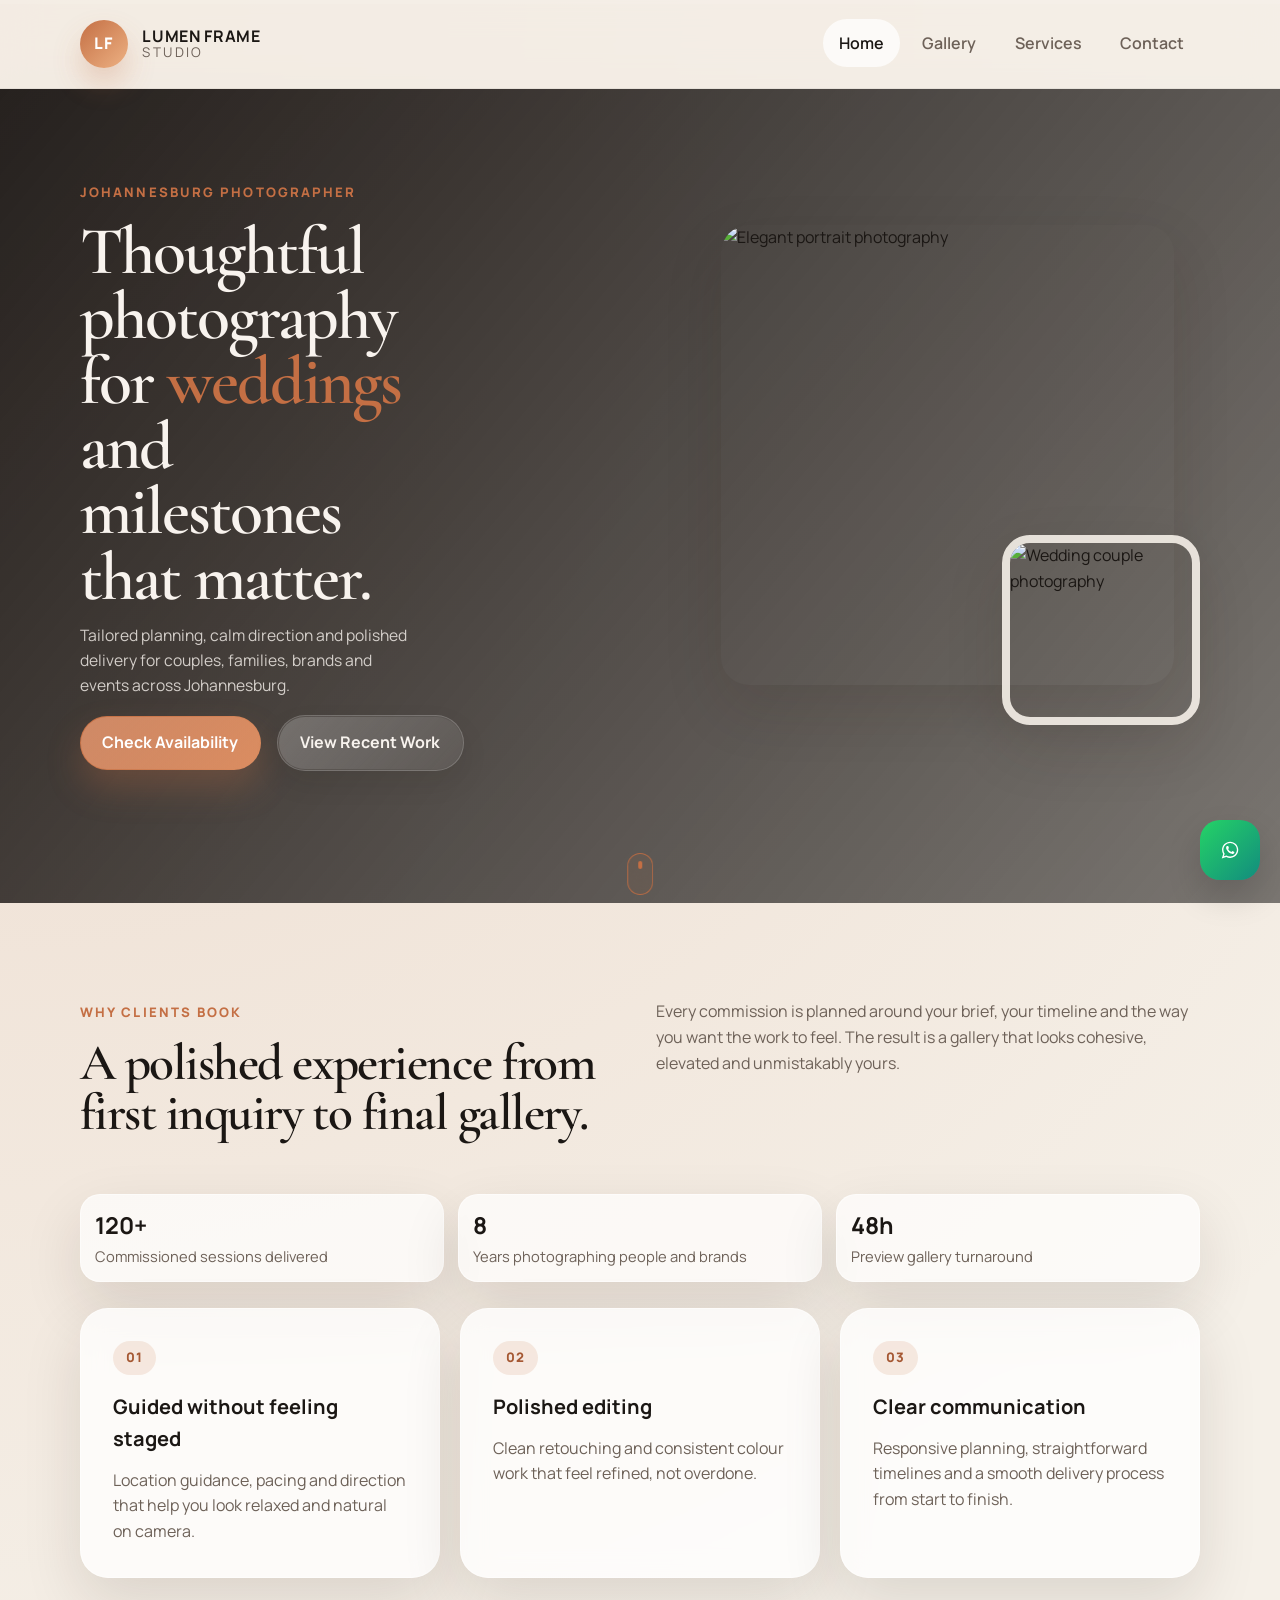
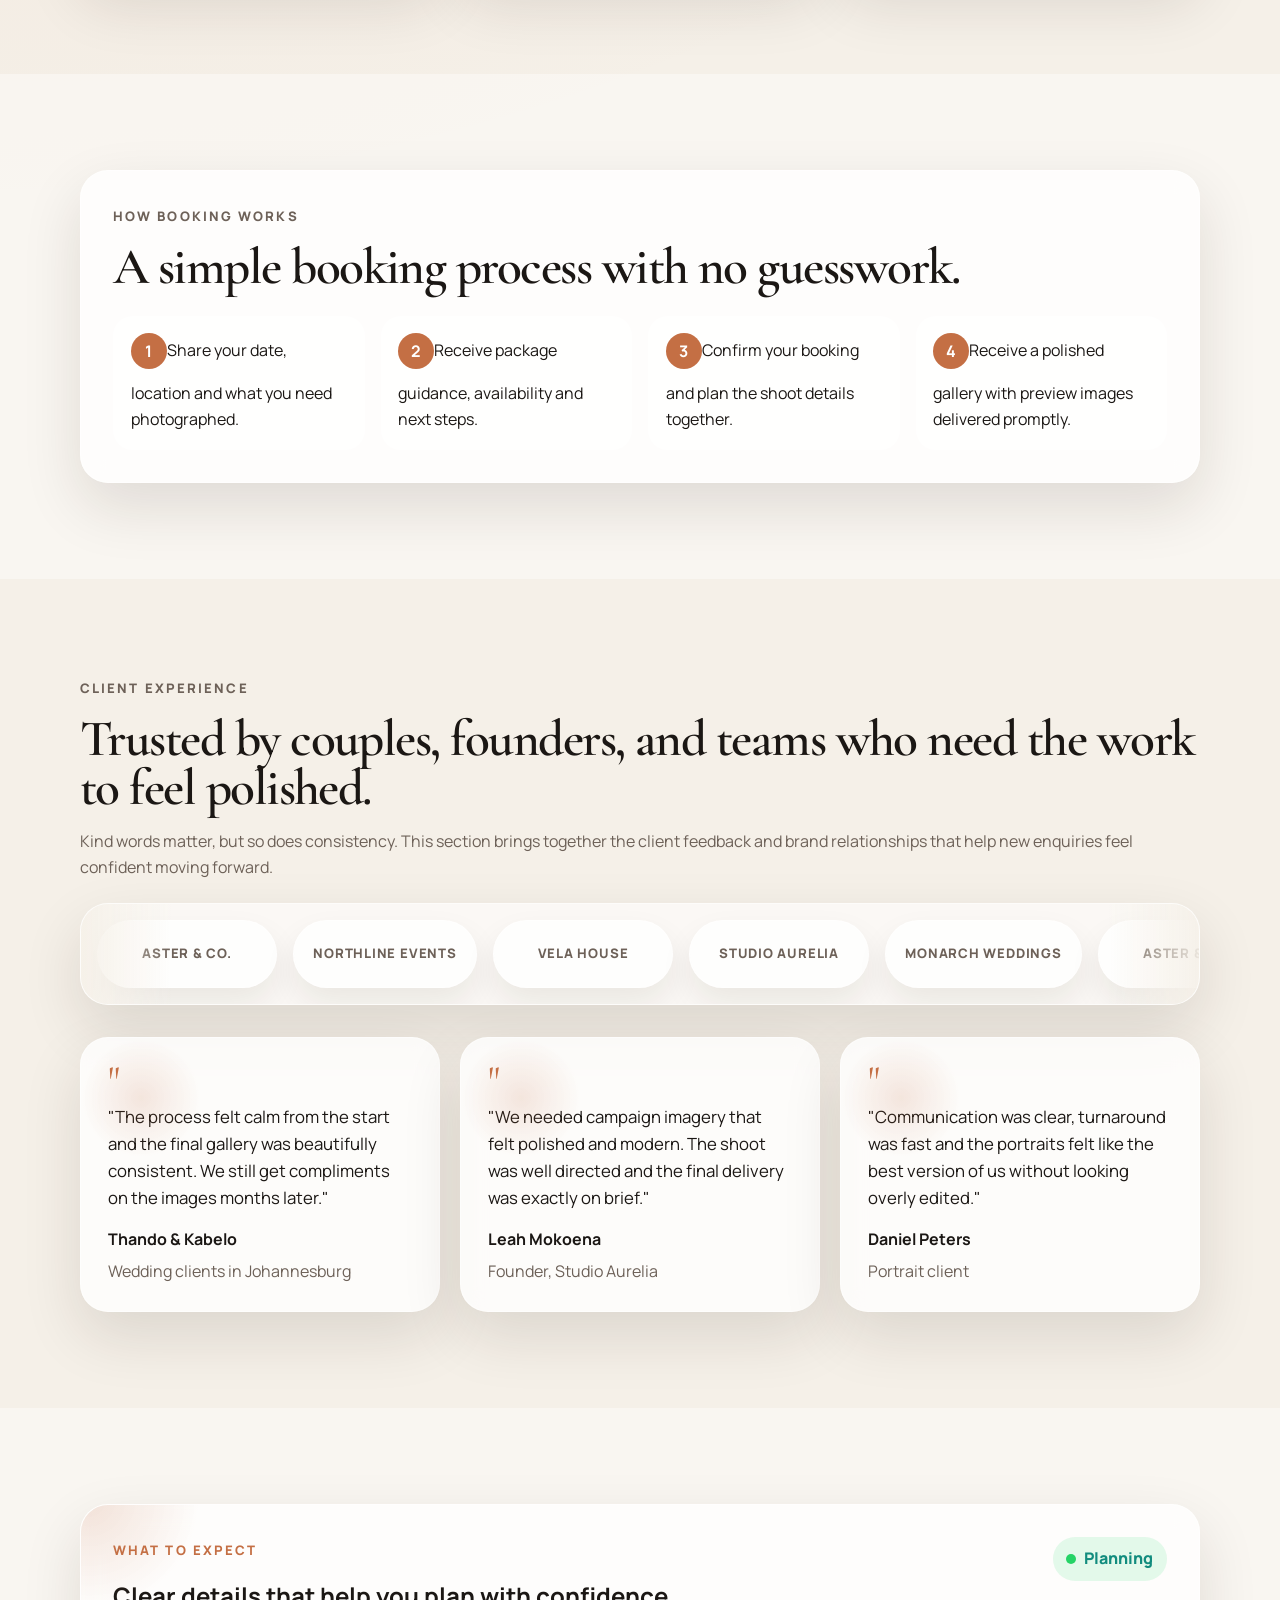
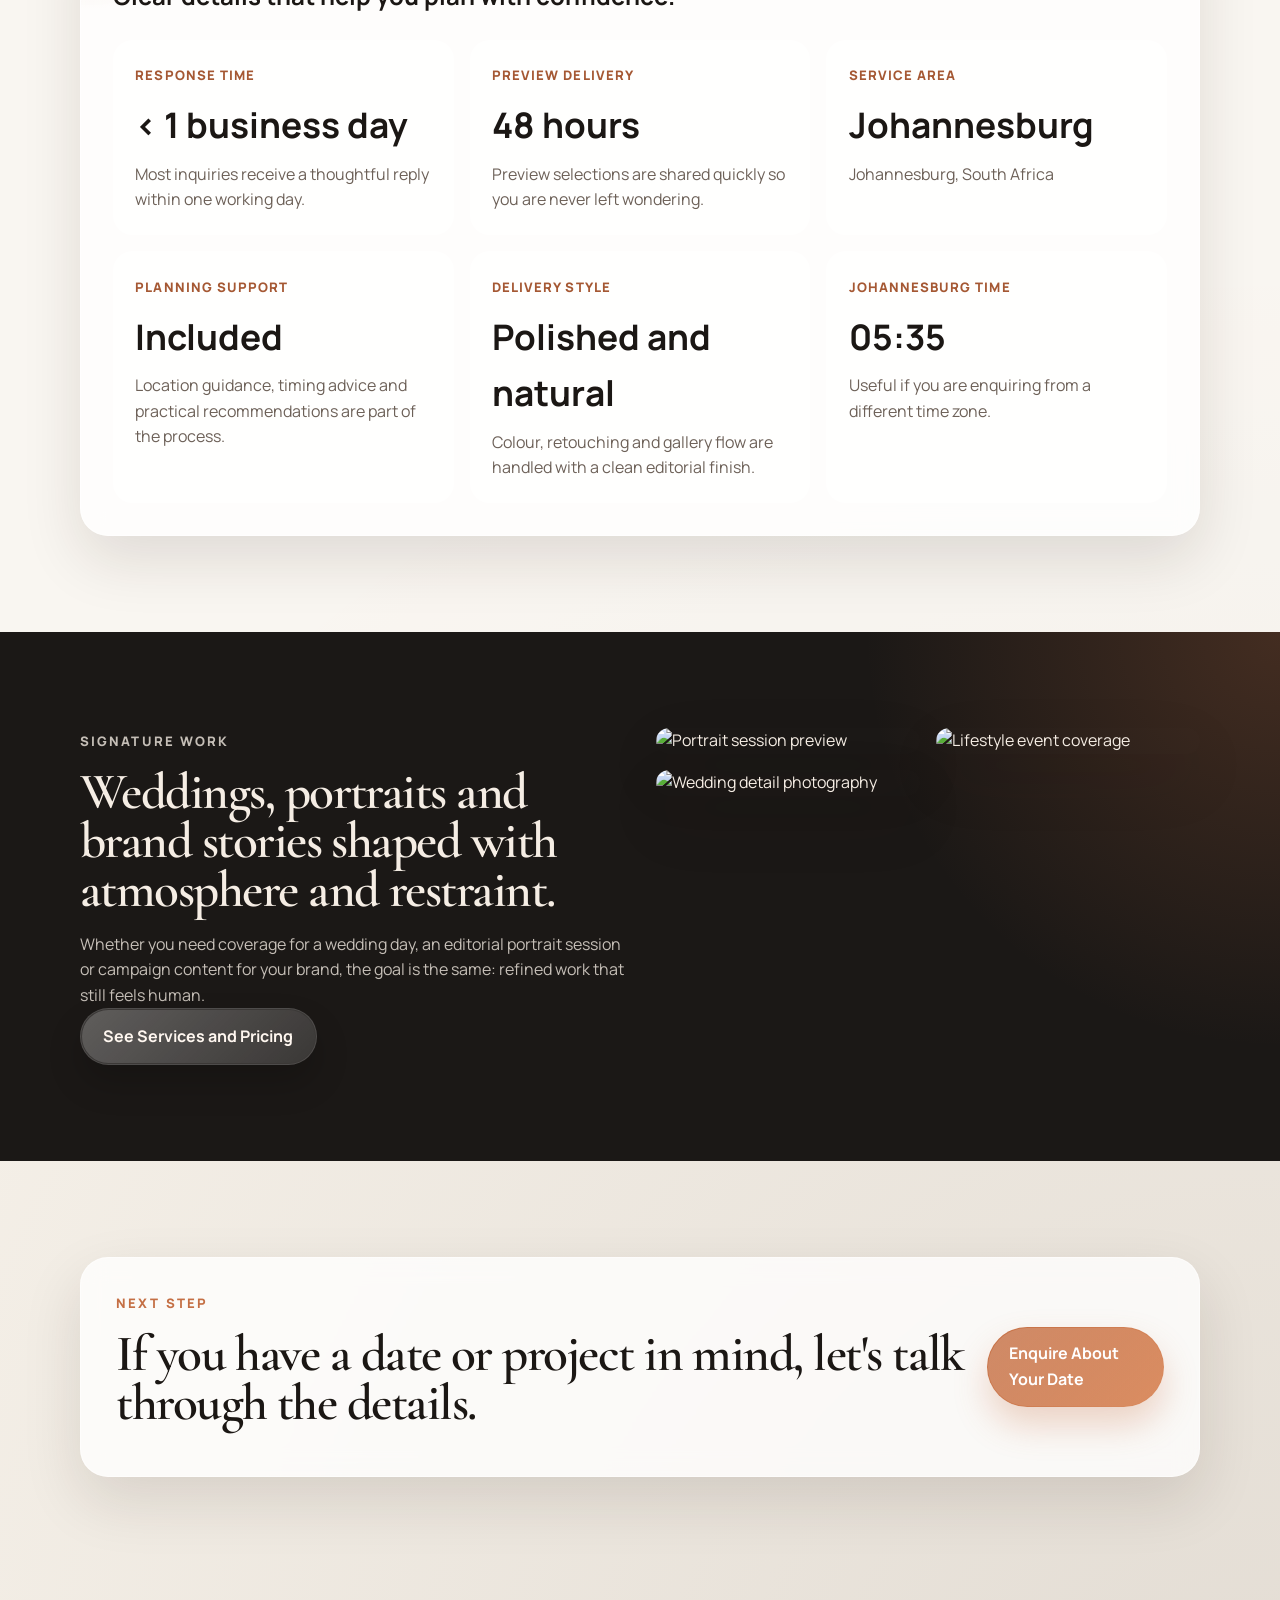
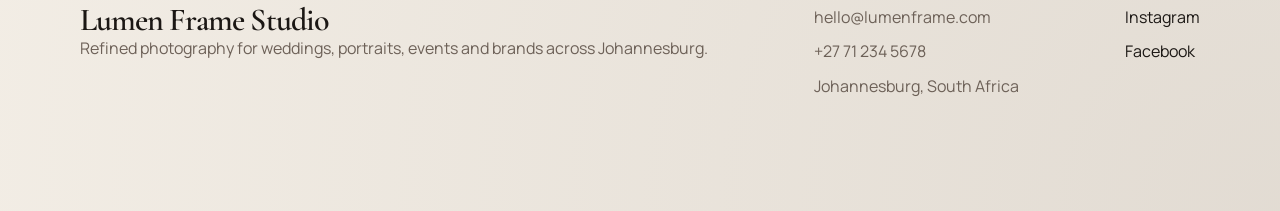
==== index.html @ c1fb10e2 "Initial commit - photography website" ====
<!DOCTYPE html>
<html lang="en">
<head>
    <!-- Page metadata -->
    <meta charset="UTF-8">
    <meta name="viewport" content="width=device-width, initial-scale=1.0">
    <title>Johannesburg Photographer for Weddings, Portraits and Events | Lumen Frame Studio</title>
    <meta name="description" content="Johannesburg photographer for weddings, portraits, events and brand campaigns. Calm guidance, polished editing and a client-focused booking experience.">
    <meta name="keywords" content="Johannesburg photographer, wedding photographer Johannesburg, portrait photographer Johannesburg, event photography Johannesburg, brand photographer Johannesburg">
    <meta property="og:title" content="Lumen Frame Studio | Johannesburg Photographer">
    <meta property="og:description" content="Refined wedding, portrait, event and brand photography in Johannesburg with polished delivery and a thoughtful client process.">
    <meta property="og:type" content="website">
    <meta property="og:url" content="https://www.lumenframe.com/">
    <meta property="og:image" content="https://picsum.photos/seed/lumen-og-home/1200/630">
    <meta name="twitter:card" content="summary_large_image">
    <meta name="twitter:title" content="Lumen Frame Studio | Photographer">
    <meta name="twitter:description" content="Modern photography for weddings, portraits, brands, and events.">
    <meta name="twitter:image" content="https://picsum.photos/seed/lumen-og-home/1200/630">
    <link rel="canonical" href="https://www.lumenframe.com/">
    <link rel="icon" type="image/svg+xml" href="favicon.svg">
    <link rel="preconnect" href="https://fonts.googleapis.com">
    <link rel="preconnect" href="https://fonts.gstatic.com" crossorigin>
    <link href="https://fonts.googleapis.com/css2?family=Manrope:wght@400;500;600;700;800&family=Cormorant+Garamond:wght@500;600;700&display=swap" rel="stylesheet">
    <link rel="stylesheet" href="styles/main.css">
</head>
<body data-page-path="/">
    <!-- Shared site header -->
    <header class="site-header">
        <nav class="navbar container" aria-label="Primary">
            <a class="brand" href="index.html">
                <span class="brand-mark">LF</span>
                <span class="brand-text">
                    <!-- TODO: Replace with real business name -->
                    <strong data-site-field="businessName">Lumen Frame</strong>
                    <small>Studio</small>
                </span>
            </a>
            <button class="menu-toggle" type="button" aria-expanded="false" aria-label="Open navigation menu" aria-controls="site-nav">
                <span></span>
                <span></span>
            </button>
            <ul class="nav-links" id="site-nav">
                <li><a class="active" href="index.html">Home</a></li>
                <li><a href="gallery.html">Gallery</a></li>
                <li><a href="services.html">Services</a></li>
                <li><a href="contact.html">Contact</a></li>
            </ul>
        </nav>
        <!-- TODO: Replace with real WhatsApp number -->
        <a class="mobile-booking-strip" data-site-link="whatsapp" href="#" target="_blank" rel="noopener noreferrer">Book on WhatsApp</a>
    </header>

    <!-- Main page content -->
    <main>
        <!-- Home hero -->
        <section class="hero-section" aria-labelledby="home-hero-title">
            <div class="hero-backdrop"></div>
            <div class="container hero-grid">
                <div class="hero-copy reveal">
                    <p class="eyebrow">Johannesburg photographer</p>
                    <h1 id="home-hero-title">Thoughtful photography for <span class="hero-rotating-word" data-words="weddings,portraits,events,brands">weddings</span> and milestones that matter.</h1>
                    <p class="hero-text">Tailored planning, calm direction and polished delivery for couples, families, brands and events across <span data-site-field="serviceAreaShort">Johannesburg</span>.</p>
                    <div class="hero-actions">
                        <a class="button button-primary" href="contact.html">Check Availability</a>
                        <a class="button button-secondary" href="gallery.html">View Recent Work</a>
                    </div>
                </div>

                <div class="hero-visual reveal reveal-delay">
                    <div class="hero-card hero-card-main">
                        <img src="https://picsum.photos/seed/lumenhero1/720/900" alt="Elegant portrait photography">
                    </div>
                    <div class="hero-card hero-card-accent">
                        <img src="https://picsum.photos/seed/lumenhero2/420/520" alt="Wedding couple photography">
                    </div>
                </div>
            </div>
            <button class="scroll-indicator" type="button" data-scroll-target="home-intro" aria-label="Scroll to the next section">
                <span class="scroll-indicator-label"></span>
                <span class="scroll-indicator-mouse" aria-hidden="true">
                    <span class="scroll-indicator-wheel"></span>
                </span>
            </button>
        </section>

        <!-- Intro section -->
        <section class="section" id="home-intro">
            <div class="container intro-split">
                <div class="section-heading reveal">
                    <p class="eyebrow">Why clients book</p>
                    <h2>A polished experience from first inquiry to final gallery.</h2>
                </div>
                <div class="section-copy reveal reveal-delay">
                    <p>Every commission is planned around your brief, your timeline and the way you want the work to feel. The result is a gallery that looks cohesive, elevated and unmistakably yours.</p>
                </div>
            </div>

            <div class="container feature-grid">
                <div class="stats-grid intro-stats reveal">
                    <article>
                        <strong class="stat-number" data-target="120" data-suffix="+">120+</strong>
                        <span>Commissioned sessions delivered</span>
                    </article>
                    <article>
                        <strong class="stat-number" data-target="8">8</strong>
                        <span>Years photographing people and brands</span>
                    </article>
                    <article>
                        <strong class="stat-number" data-target="48" data-suffix="h">48h</strong>
                        <span>Preview gallery turnaround</span>
                    </article>
                </div>
                <article class="feature-card reveal">
                    <span class="feature-number">01</span>
                    <h3>Guided without feeling staged</h3>
                    <p>Location guidance, pacing and direction that help you look relaxed and natural on camera.</p>
                </article>
                <article class="feature-card reveal reveal-delay">
                    <span class="feature-number">02</span>
                    <h3>Polished editing</h3>
                    <p>Clean retouching and consistent colour work that feel refined, not overdone.</p>
                </article>
                <article class="feature-card reveal reveal-delay-2">
                    <span class="feature-number">03</span>
                    <h3>Clear communication</h3>
                    <p>Responsive planning, straightforward timelines and a smooth delivery process from start to finish.</p>
                </article>
            </div>
        </section>

        <!-- Booking process -->
        <section class="section section-soft">
            <div class="container process-strip reveal">
                <div>
                    <p class="eyebrow">How booking works</p>
                    <h2>A simple booking process with no guesswork.</h2>
                </div>
                <div class="process-steps">
                    <article><strong>1</strong><span>Share your date, location and what you need photographed.</span></article>
                    <article><strong>2</strong><span>Receive package guidance, availability and next steps.</span></article>
                    <article><strong>3</strong><span>Confirm your booking and plan the shoot details together.</span></article>
                    <article><strong>4</strong><span>Receive a polished gallery with preview images delivered promptly.</span></article>
                </div>
            </div>
        </section>

        <!-- Trust section -->
        <section class="section trust-section" id="trust-section" aria-labelledby="trust-title">
            <div class="container gallery-intro reveal">
                <p class="eyebrow">Client experience</p>
                <h2 id="trust-title">Trusted by couples, founders, and teams who need the work to feel polished.</h2>
                <p>Kind words matter, but so does consistency. This section brings together the client feedback and brand relationships that help new enquiries feel confident moving forward.</p>
            </div>

            <div class="container trust-strip reveal">
                <div class="client-logo-blade" data-rotating-blade aria-label="Client and partner names">
                    <div class="client-logos">
                        <span>Aster & Co.</span>
                        <span>Northline Events</span>
                        <span>Vela House</span>
                        <span>Studio Aurelia</span>
                        <span>Monarch Weddings</span>
                        <span>Aster & Co.</span>
                        <span>Northline Events</span>
                        <span>Vela House</span>
                        <span>Studio Aurelia</span>
                        <span>Monarch Weddings</span>
                    </div>
                </div>
            </div>

            <div class="container testimonials-grid">
                <article class="testimonial-card reveal">
                    <p>"The process felt calm from the start and the final gallery was beautifully consistent. We still get compliments on the images months later."</p>
                    <strong>Thando & Kabelo</strong>
                    <span>Wedding clients in Johannesburg</span>
                </article>
                <article class="testimonial-card reveal reveal-delay">
                    <p>"We needed campaign imagery that felt polished and modern. The shoot was well directed and the final delivery was exactly on brief."</p>
                    <strong>Leah Mokoena</strong>
                    <span>Founder, Studio Aurelia</span>
                </article>
                <article class="testimonial-card reveal reveal-delay-2">
                    <p>"Communication was clear, turnaround was fast and the portraits felt like the best version of us without looking overly edited."</p>
                    <strong>Daniel Peters</strong>
                    <span>Portrait client</span>
                </article>
            </div>
        </section>

        <!-- Planning details -->
        <section class="section section-soft">
            <div class="container live-panel reveal">
                <div class="live-panel-head">
                    <div>
                        <p class="eyebrow">What to expect</p>
                        <h2>Clear details that help you plan with confidence.</h2>
                    </div>
                    <span class="live-dot-badge">Planning</span>
                </div>

                <div class="live-grid">
                    <article class="live-card">
                        <span class="live-label">Response time</span>
                        <strong>&lt; 1 business day</strong>
                        <p>Most inquiries receive a thoughtful reply within one working day.</p>
                    </article>
                    <article class="live-card">
                        <span class="live-label">Preview delivery</span>
                        <strong>48 hours</strong>
                        <p>Preview selections are shared quickly so you are never left wondering.</p>
                    </article>
                    <article class="live-card">
                        <span class="live-label">Service area</span>
                        <strong data-site-field="serviceAreaShort">Johannesburg</strong>
                        <p data-site-field="serviceArea">Johannesburg and nearby destinations across Gauteng.</p>
                    </article>
                    <article class="live-card">
                        <span class="live-label">Planning support</span>
                        <strong>Included</strong>
                        <p>Location guidance, timing advice and practical recommendations are part of the process.</p>
                    </article>
                    <article class="live-card">
                        <span class="live-label">Delivery style</span>
                        <strong>Polished and natural</strong>
                        <p>Colour, retouching and gallery flow are handled with a clean editorial finish.</p>
                    </article>
                    <article class="live-card">
                        <span class="live-label">Johannesburg time</span>
                        <strong id="live-time">--:--</strong>
                        <p>Useful if you are enquiring from a different time zone.</p>
                    </article>
                </div>
            </div>
        </section>

        <!-- Signature work preview -->
        <section class="section section-dark">
            <div class="container showcase-grid">
                <div class="showcase-copy reveal">
                    <p class="eyebrow">Signature work</p>
                    <h2>Weddings, portraits and brand stories shaped with atmosphere and restraint.</h2>
                    <p>Whether you need coverage for a wedding day, an editorial portrait session or campaign content for your brand, the goal is the same: refined work that still feels human.</p>
                    <a class="button button-light" href="services.html">See Services and Pricing</a>
                </div>

                <div class="preview-masonry">
                    <article class="preview-shot reveal">
                        <img src="https://picsum.photos/seed/lumenpreview1/480/620" alt="Portrait session preview">
                    </article>
                    <article class="preview-shot reveal reveal-delay">
                        <img src="https://picsum.photos/seed/lumenpreview2/480/420" alt="Wedding detail photography">
                    </article>
                    <article class="preview-shot reveal reveal-delay-2">
                        <img src="https://picsum.photos/seed/lumenpreview3/480/540" alt="Lifestyle event coverage">
                    </article>
                </div>
            </div>
        </section>

        <!-- Closing call to action -->
        <section class="section">
            <div class="container cta-panel reveal">
                <div>
                    <p class="eyebrow">Next step</p>
                    <h2>If you have a date or project in mind, let's talk through the details.</h2>
                </div>
                <a class="button button-primary" href="contact.html">Enquire About Your Date</a>
            </div>
        </section>
    </main>

    <!-- Shared footer -->
    <footer class="site-footer" aria-label="Footer">
        <div class="container footer-grid">
            <div>
                <h3 data-site-field="businessNameFull">Lumen Frame Studio</h3>
                <p>Refined photography for weddings, portraits, events and brands across <span data-site-field="serviceAreaShort">Johannesburg</span>.</p>
            </div>
            <div class="footer-contact">
                <!-- TODO: Replace with real business email -->
                <p><a data-site-link="email" href="#"><span data-site-field="email">hello@lumenframe.com</span></a></p>
                <!-- TODO: Replace with real business phone -->
                <p><a data-site-link="phone" href="#"><span data-site-field="phoneDisplay">+27 71 234 5678</span></a></p>
                <p data-site-field="serviceArea">Johannesburg and nearby destinations across Gauteng.</p>
            </div>
            <div class="footer-socials" aria-label="Social links">
                <a data-site-link="instagram" href="https://instagram.com/" target="_blank" rel="noopener noreferrer">Instagram</a>
                <a data-site-link="facebook" href="https://facebook.com/" target="_blank" rel="noopener noreferrer">Facebook</a>
            </div>
        </div>
    </footer>

    <!-- Shared WhatsApp preview modal -->
    <div class="whatsapp-preview" id="whatsapp-preview" hidden>
        <div class="whatsapp-preview-backdrop" data-close-whatsapp="true"></div>
        <div class="whatsapp-preview-card" role="dialog" aria-modal="true" aria-labelledby="whatsapp-title">
            <div class="whatsapp-preview-head">
                <div class="whatsapp-preview-icon" aria-hidden="true">
                    <svg viewBox="0 0 24 24" fill="none">
                        <path d="M20.52 3.48A11.86 11.86 0 0 0 12.07 0C5.5 0 .17 5.33.17 11.9c0 2.1.55 4.15 1.6 5.95L0 24l6.32-1.65a11.9 11.9 0 0 0 5.75 1.46h.01c6.57 0 11.9-5.34 11.9-11.9 0-3.18-1.24-6.17-3.46-8.43Z" fill="currentColor"/>
                        <path d="M17.02 13.98c-.27-.14-1.6-.79-1.85-.88-.25-.09-.43-.14-.61.13-.18.27-.7.88-.85 1.06-.16.18-.31.2-.58.07-.27-.14-1.12-.41-2.14-1.3-.79-.71-1.33-1.58-1.49-1.85-.16-.27-.02-.42.12-.56.13-.13.27-.31.41-.47.14-.16.18-.27.27-.45.09-.18.05-.34-.02-.47-.07-.14-.61-1.47-.84-2.01-.22-.53-.45-.46-.61-.47h-.52c-.18 0-.47.07-.72.34-.25.27-.95.93-.95 2.27s.97 2.63 1.11 2.81c.14.18 1.91 2.92 4.63 4.09.65.28 1.16.45 1.56.58.65.21 1.24.18 1.71.11.52-.08 1.6-.65 1.83-1.27.23-.61.23-1.13.16-1.27-.07-.13-.25-.2-.52-.34Z" fill="#161413"/>
                    </svg>
                </div>
                <div>
                    <h3 id="whatsapp-title">Open WhatsApp chat?</h3>
                    <p>Your message preview is ready. You can edit it in WhatsApp before sending.</p>
                </div>
            </div>
            <div class="whatsapp-message-preview">
                <span class="message-label">Preview</span>
                <p data-site-field="whatsappPreview">Hello Lumen Frame Studio, I would like to enquire about a photography booking.</p>
            </div>
            <div class="whatsapp-preview-actions">
                <button class="button button-secondary" type="button" data-close-whatsapp="true">Cancel</button>
                <a class="button button-primary" data-site-link="whatsapp" href="#" target="_blank" rel="noopener noreferrer">Continue to WhatsApp</a>
            </div>
        </div>
    </div>

    <!-- Floating actions -->
    <a class="floating-whatsapp" data-site-link="whatsapp" href="#" target="_blank" rel="noopener noreferrer" aria-label="Chat on WhatsApp">
        <svg viewBox="0 0 24 24" fill="none" aria-hidden="true">
            <path d="M20.52 3.48A11.86 11.86 0 0 0 12.07 0C5.5 0 .17 5.33.17 11.9c0 2.1.55 4.15 1.6 5.95L0 24l6.32-1.65a11.9 11.9 0 0 0 5.75 1.46h.01c6.57 0 11.9-5.34 11.9-11.9 0-3.18-1.24-6.17-3.46-8.43Z" fill="currentColor"/>
            <path d="M17.02 13.98c-.27-.14-1.6-.79-1.85-.88-.25-.09-.43-.14-.61.13-.18.27-.7.88-.85 1.06-.16.18-.31.2-.58.07-.27-.14-1.12-.41-2.14-1.3-.79-.71-1.33-1.58-1.49-1.85-.16-.27-.02-.42.12-.56.13-.13.27-.31.41-.47.14-.16.18-.27.27-.45.09-.18.05-.34-.02-.47-.07-.14-.61-1.47-.84-2.01-.22-.53-.45-.46-.61-.47h-.52c-.18 0-.47.07-.72.34-.25.27-.95.93-.95 2.27s.97 2.63 1.11 2.81c.14.18 1.91 2.92 4.63 4.09.65.28 1.16.45 1.56.58.65.21 1.24.18 1.71.11.52-.08 1.6-.65 1.83-1.27.23-.61.23-1.13.16-1.27-.07-.13-.25-.2-.52-.34Z" fill="#ffffff"/>
        </svg>
    </a>
    <button class="back-to-top" id="back-to-top" type="button" aria-label="Back to top">&#8593;</button>
    <!-- Shared site interactions -->
    <script src="script.js"></script>
</body>
</html>
---- styles/main.css ----
/* Main stylesheet entry point. Keep imports ordered from global to specific. */
@import url("./base.css");
@import url("./layout.css");
@import url("./components.css");
@import url("./pages.css");
@import url("./animations.css");
@import url("./responsive.css");
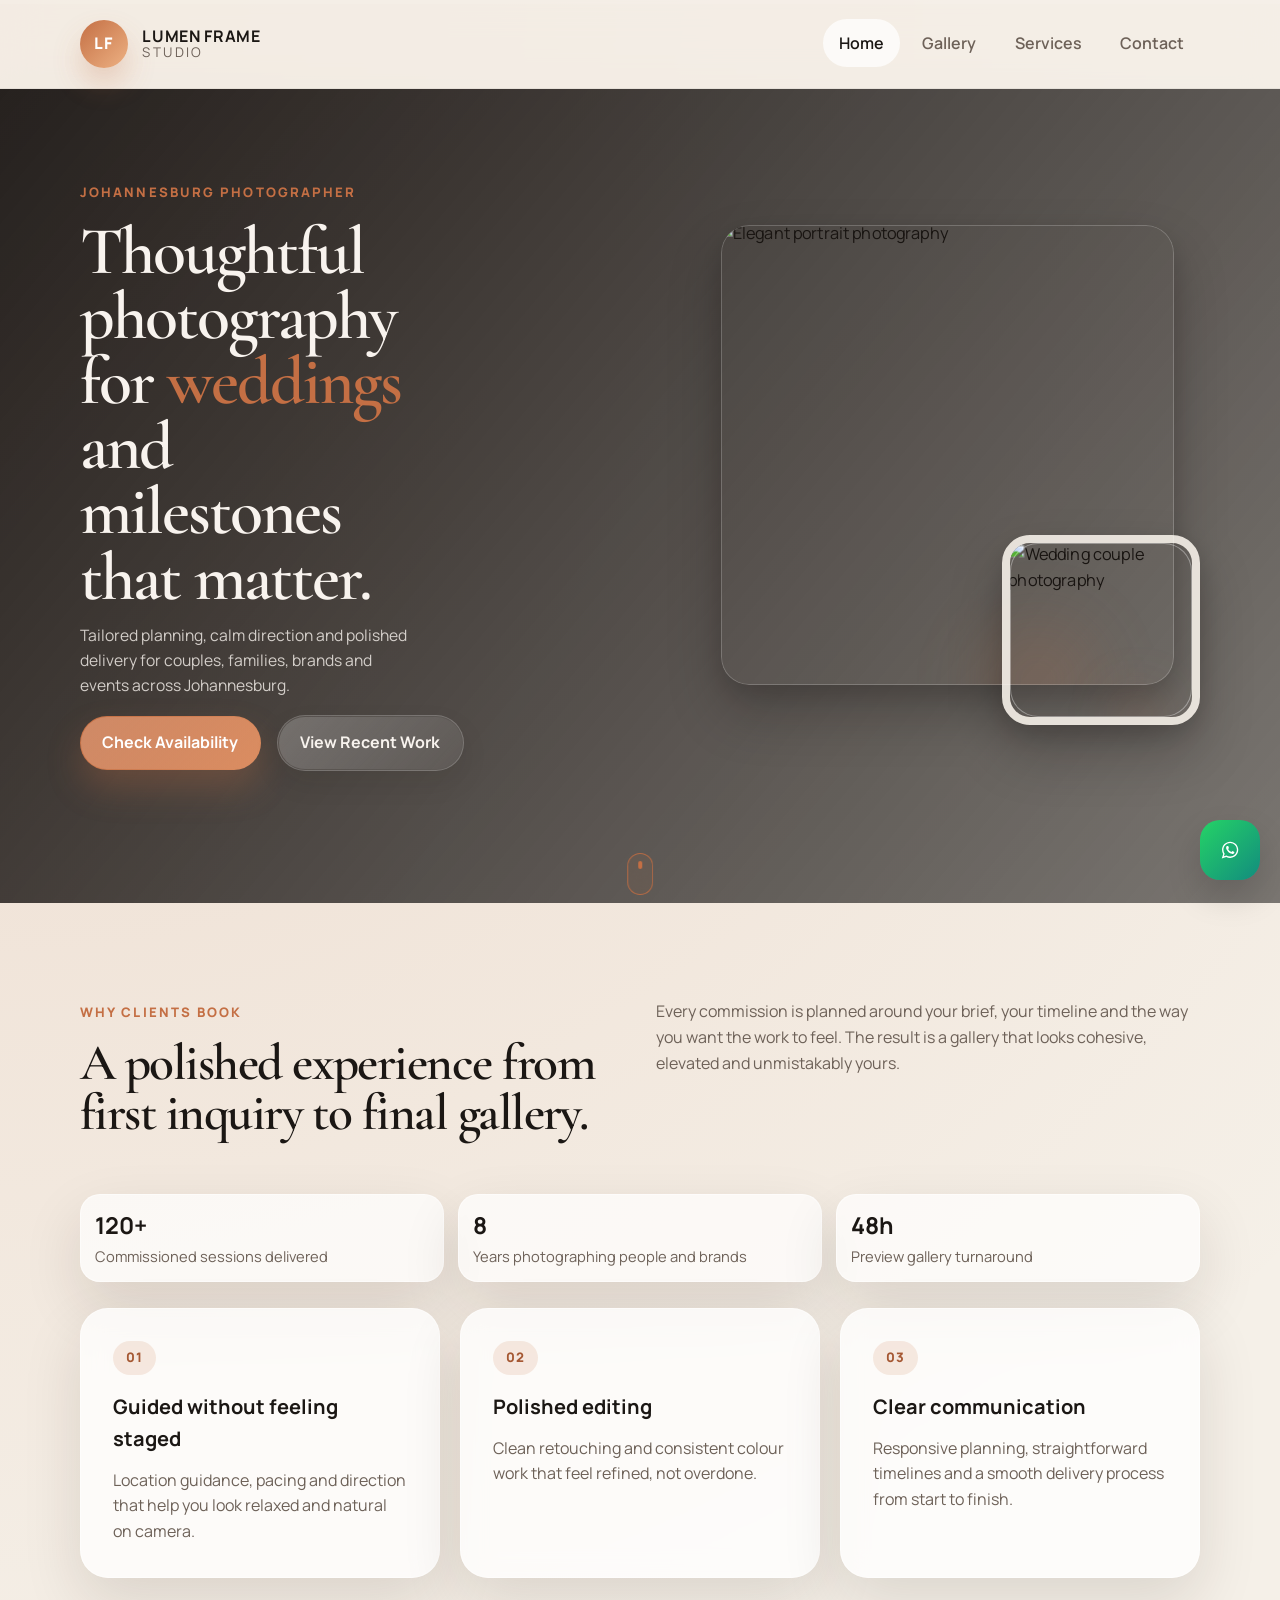
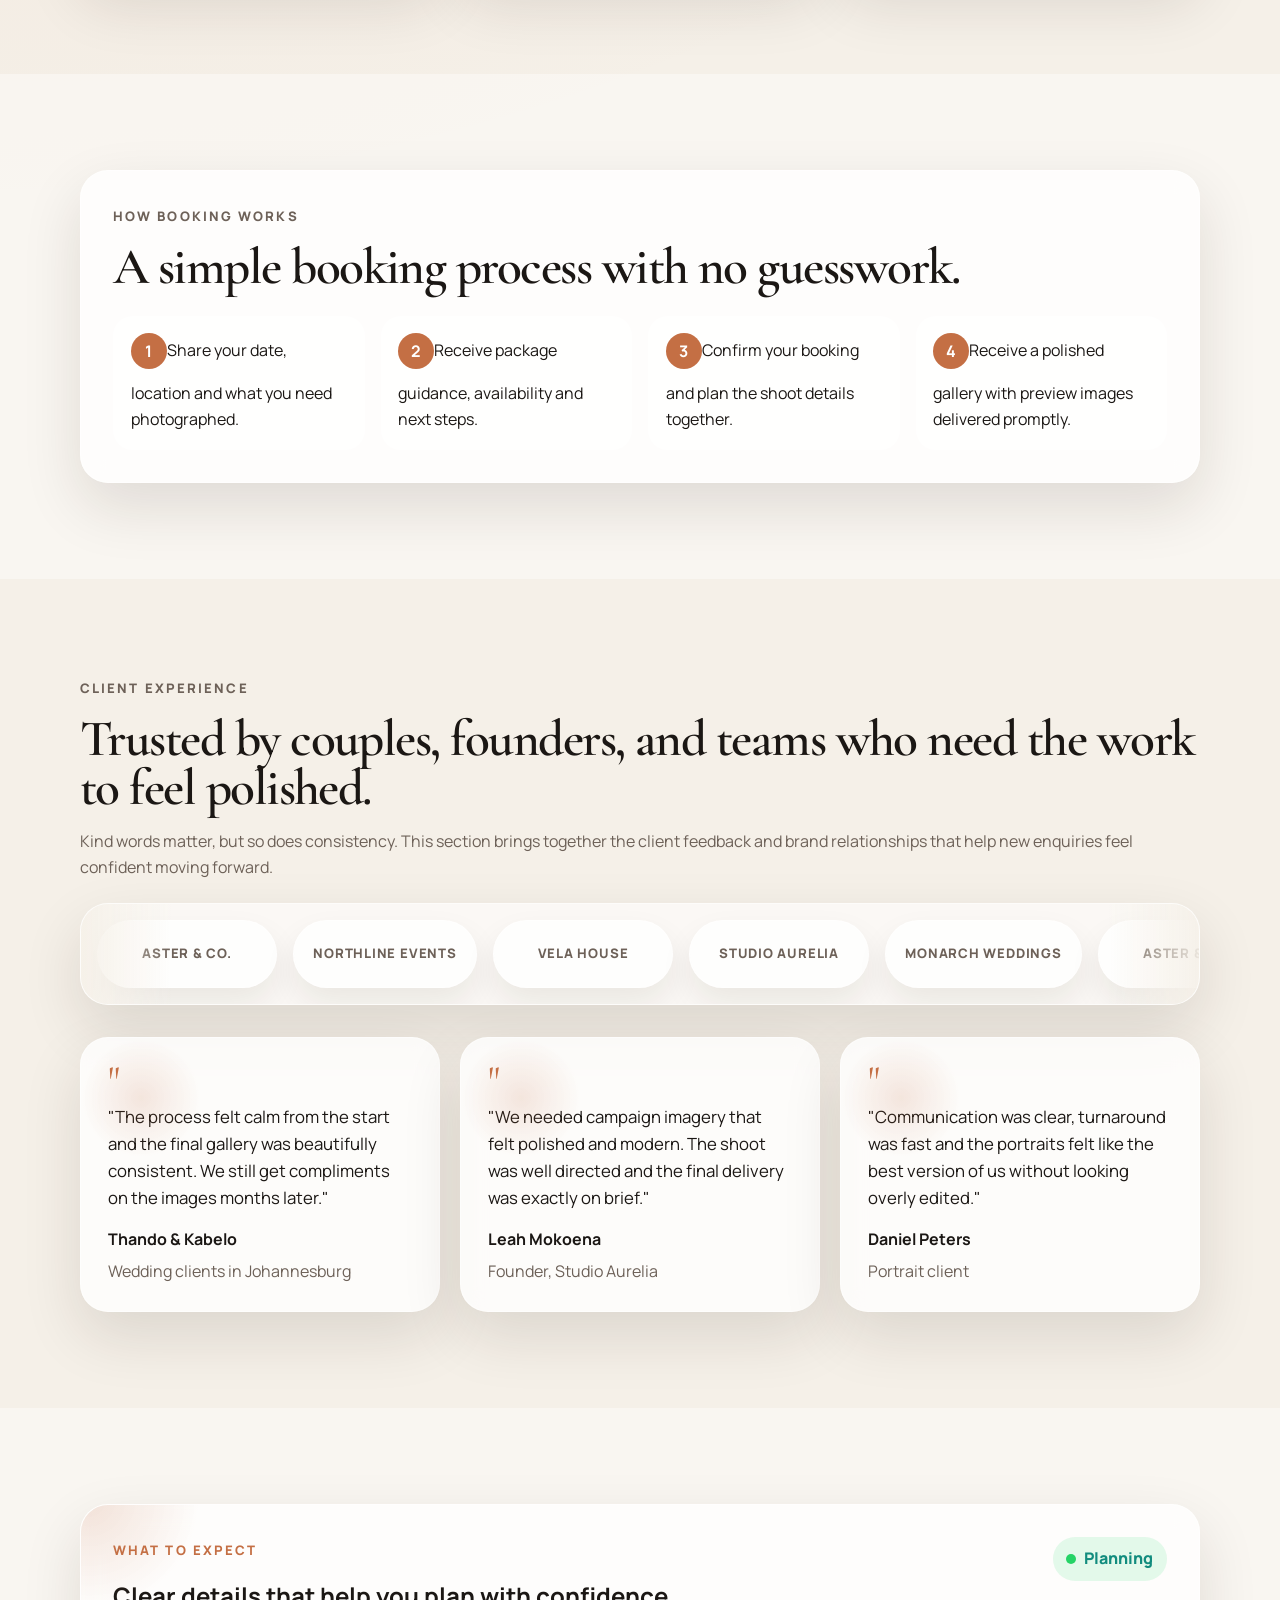
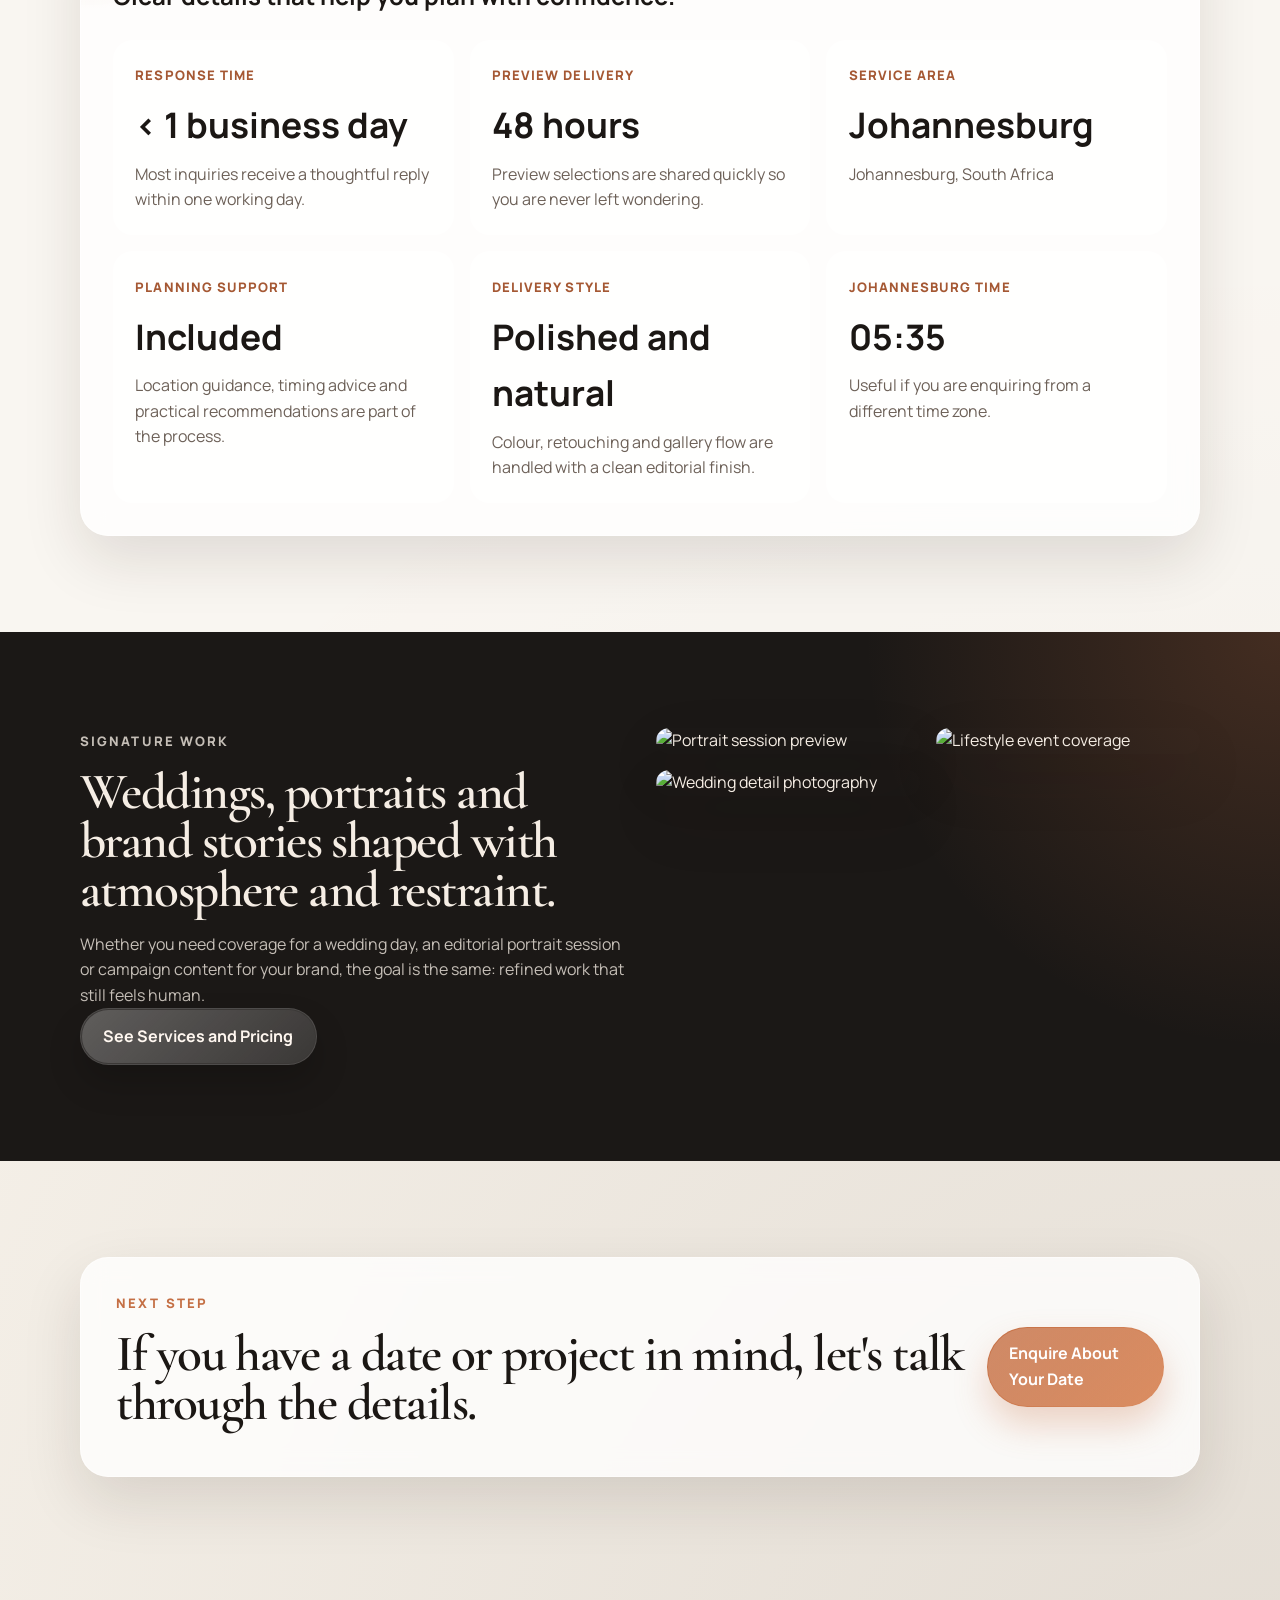
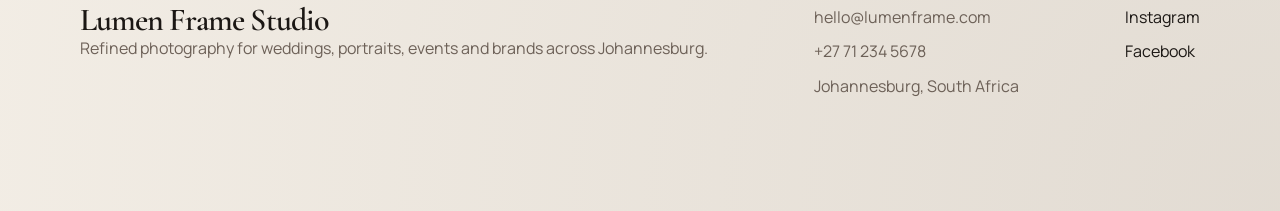
==== commit 3cbf7385: "Refine home hero image styling and rotation" ====
--- a/index.html
+++ b/index.html
@@ -68,10 +68,20 @@
 
                 <div class="hero-visual reveal reveal-delay">
                     <div class="hero-card hero-card-main">
-                        <img src="https://picsum.photos/seed/lumenhero1/720/900" alt="Elegant portrait photography">
+                        <img
+                            src="https://picsum.photos/seed/lumenhero1/720/900"
+                            alt="Elegant portrait photography"
+                            data-rotating-image="true"
+                            data-rotation-interval="6200"
+                            data-rotation-images="https://picsum.photos/seed/lumenhero1/720/900|Elegant portrait photography,https://picsum.photos/seed/gallery9/700/980|Elegant bridal editorial,https://picsum.photos/seed/gallery5/700/920|Black and white portrait,https://picsum.photos/seed/lumenpreview1/480/620|Portrait session preview">
                     </div>
                     <div class="hero-card hero-card-accent">
-                        <img src="https://picsum.photos/seed/lumenhero2/420/520" alt="Wedding couple photography">
+                        <img
+                            src="https://picsum.photos/seed/lumenhero2/420/520"
+                            alt="Wedding couple photography"
+                            data-rotating-image="true"
+                            data-rotation-interval="7000"
+                            data-rotation-images="https://picsum.photos/seed/lumenhero2/420/520|Wedding couple photography,https://picsum.photos/seed/gallery6/700/540|Couple photography on location,https://picsum.photos/seed/gallery3/700/800|Outdoor engagement shoot,https://picsum.photos/seed/lumenpreview2/480/420|Wedding detail photography">
                     </div>
                 </div>
             </div>
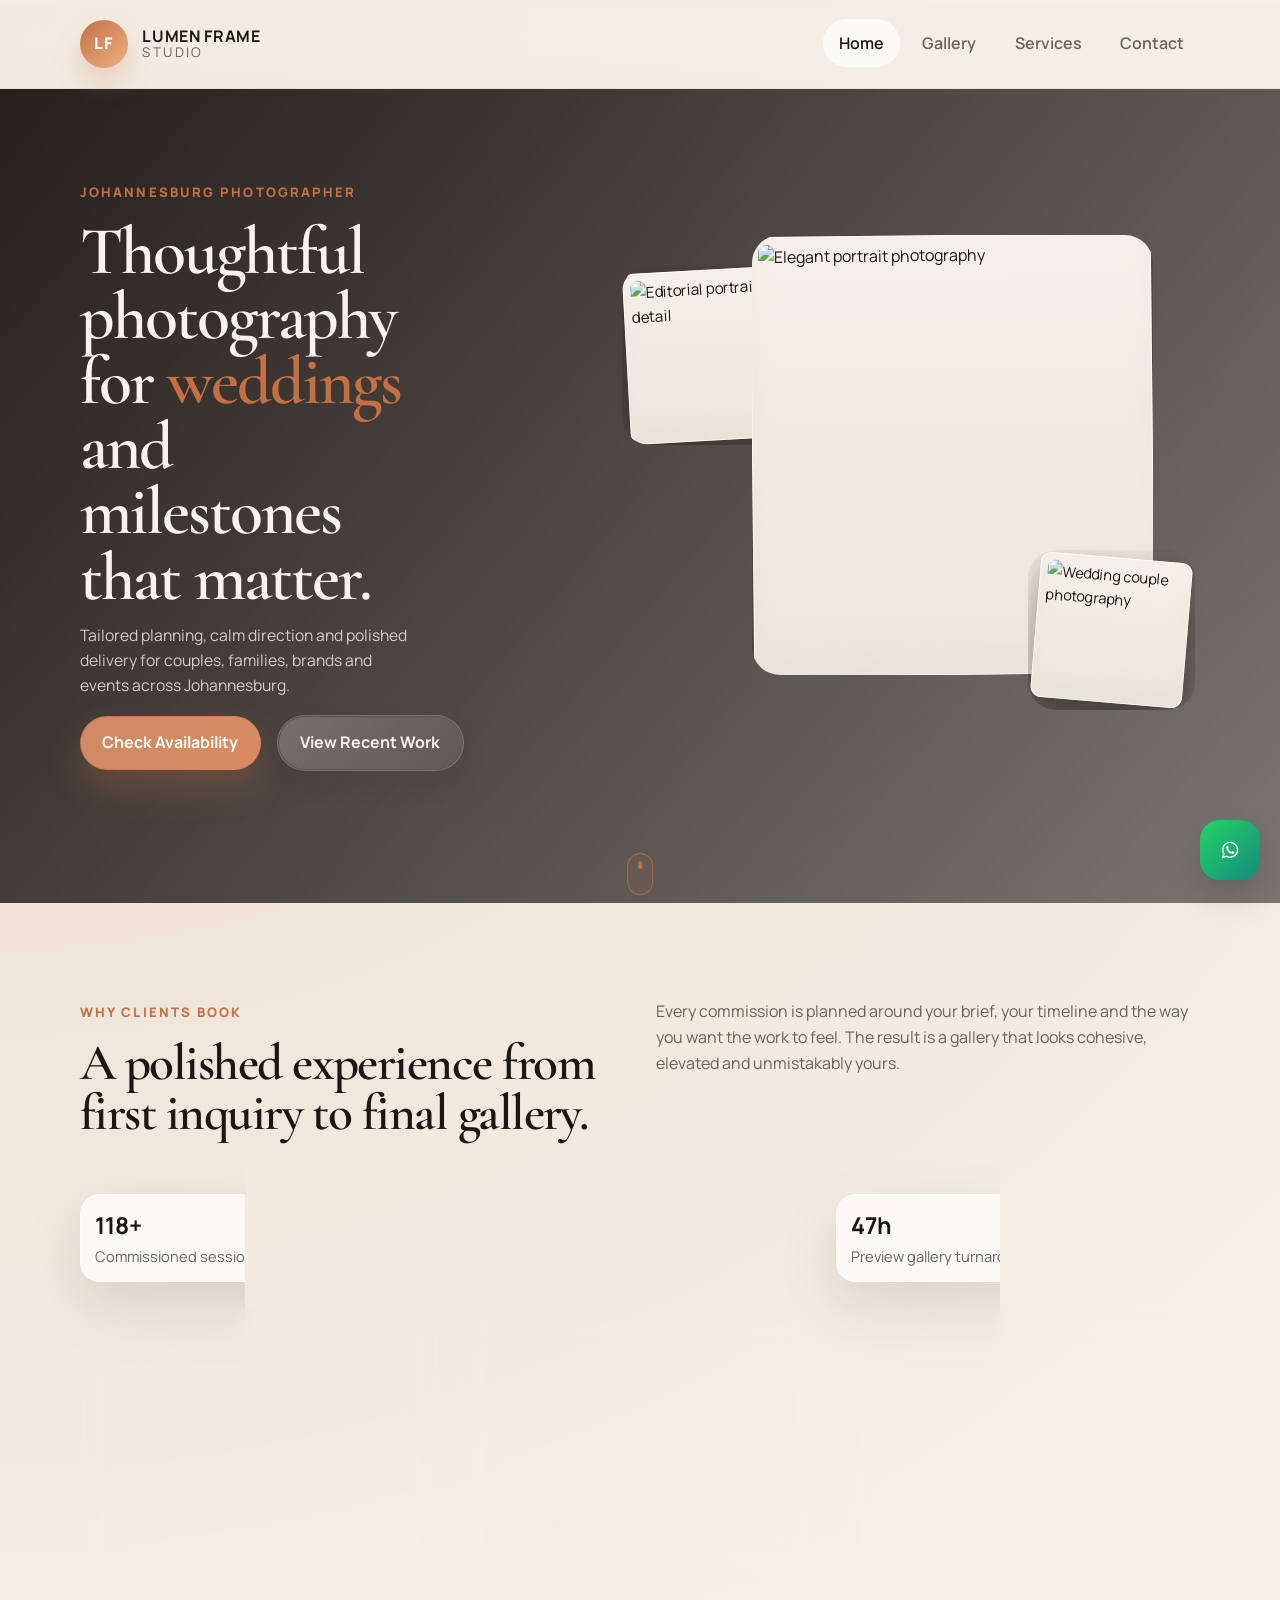
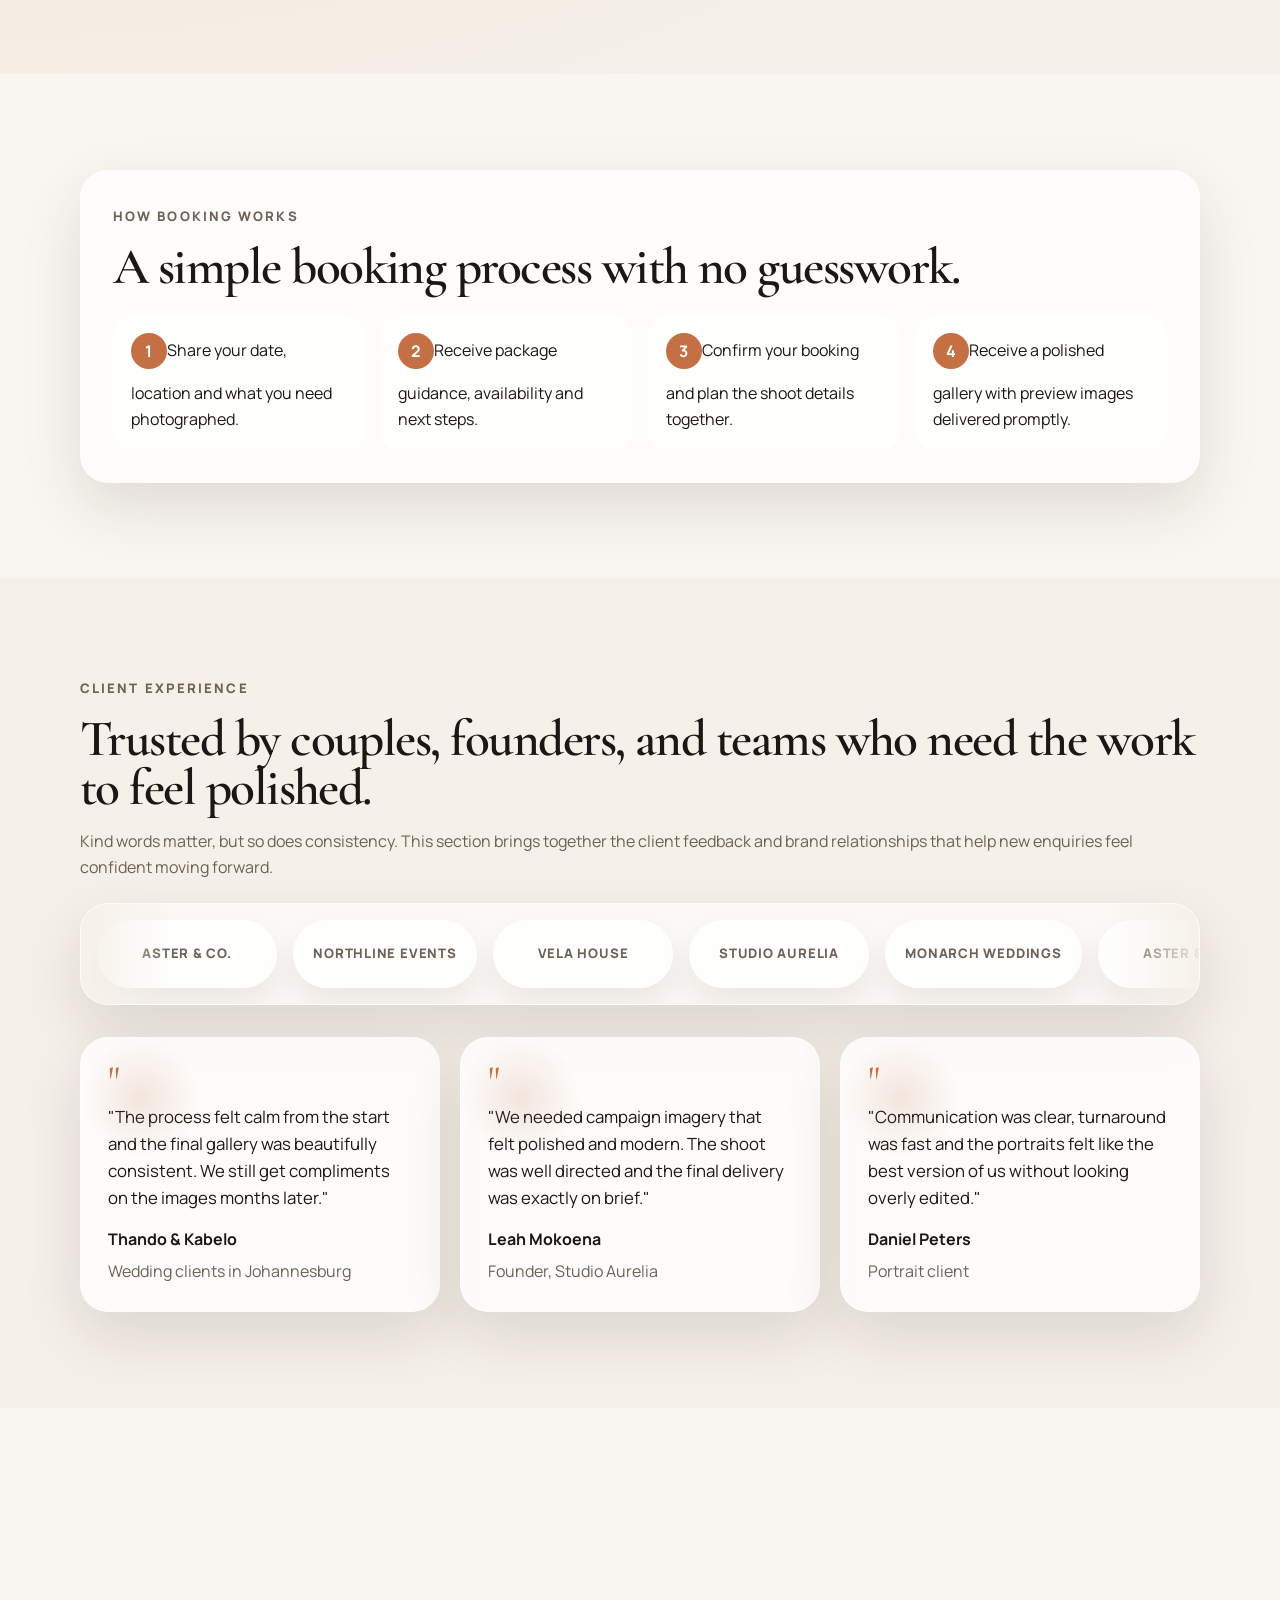
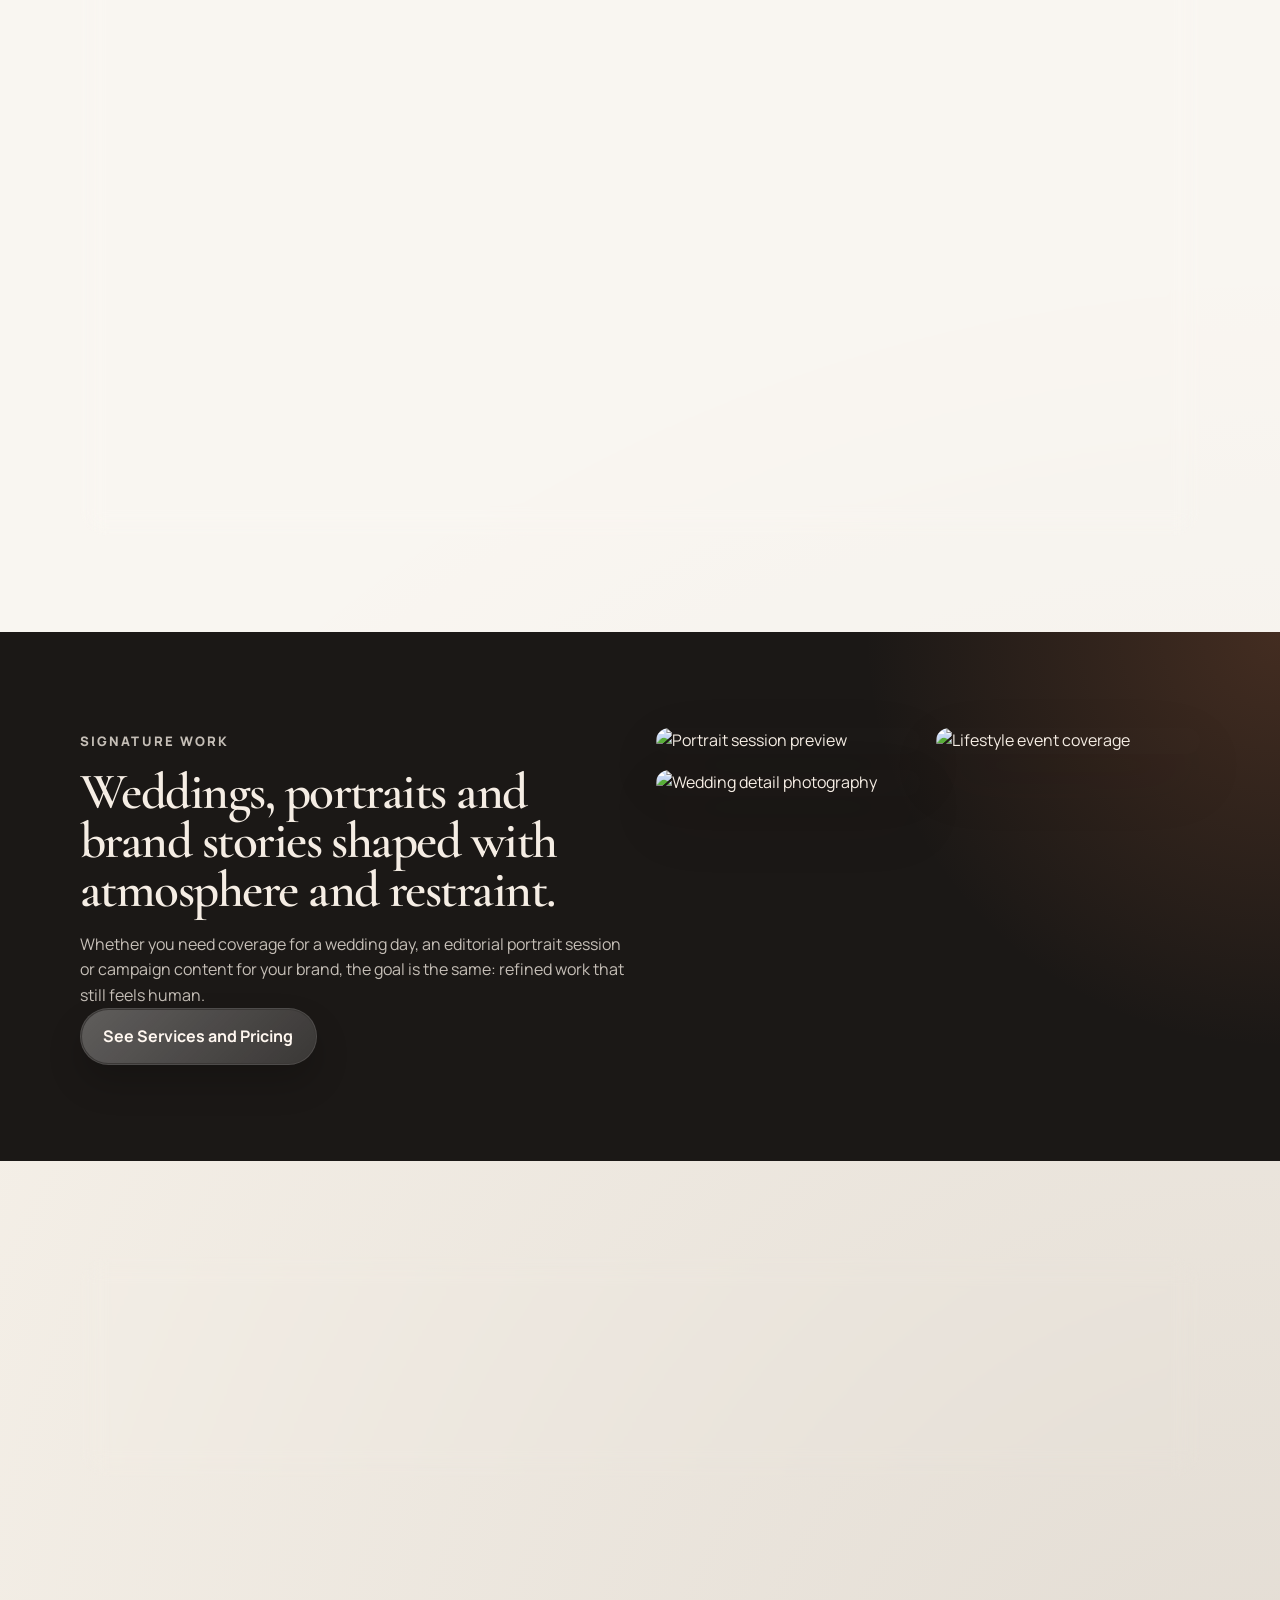
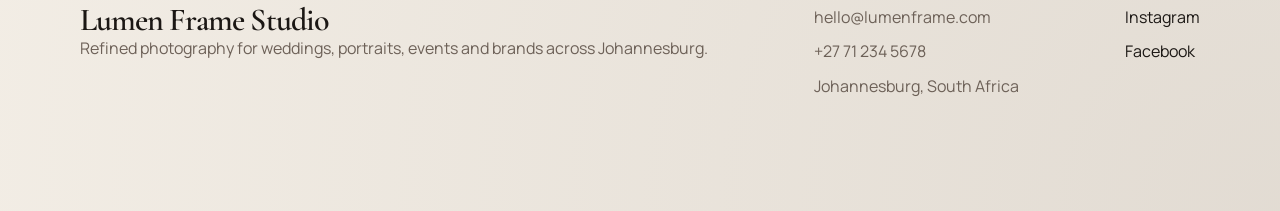
==== commit bcc87cbb: "Refine hero image stack and transitions" ====
--- a/index.html
+++ b/index.html
@@ -68,20 +68,34 @@
 
                 <div class="hero-visual reveal reveal-delay">
                     <div class="hero-card hero-card-main">
-                        <img
-                            src="https://picsum.photos/seed/lumenhero1/720/900"
-                            alt="Elegant portrait photography"
-                            data-rotating-image="true"
-                            data-rotation-interval="6200"
-                            data-rotation-images="https://picsum.photos/seed/lumenhero1/720/900|Elegant portrait photography,https://picsum.photos/seed/gallery9/700/980|Elegant bridal editorial,https://picsum.photos/seed/gallery5/700/920|Black and white portrait,https://picsum.photos/seed/lumenpreview1/480/620|Portrait session preview">
+                        <div class="hero-photo-layer hero-photo-layer-main">
+                            <img
+                                src="https://picsum.photos/seed/lumenhero1/720/900"
+                                alt="Elegant portrait photography"
+                                data-rotating-image="true"
+                                data-rotation-interval="6200"
+                                data-rotation-images="https://picsum.photos/seed/lumenhero1/720/900|Elegant portrait photography,https://picsum.photos/seed/gallery9/700/980|Elegant bridal editorial,https://picsum.photos/seed/gallery5/700/920|Black and white portrait,https://picsum.photos/seed/lumenpreview1/480/620|Portrait session preview">
+                        </div>
                     </div>
                     <div class="hero-card hero-card-accent">
-                        <img
-                            src="https://picsum.photos/seed/lumenhero2/420/520"
-                            alt="Wedding couple photography"
-                            data-rotating-image="true"
-                            data-rotation-interval="7000"
-                            data-rotation-images="https://picsum.photos/seed/lumenhero2/420/520|Wedding couple photography,https://picsum.photos/seed/gallery6/700/540|Couple photography on location,https://picsum.photos/seed/gallery3/700/800|Outdoor engagement shoot,https://picsum.photos/seed/lumenpreview2/480/420|Wedding detail photography">
+                        <div class="hero-photo-layer hero-photo-layer-accent">
+                            <img
+                                src="https://picsum.photos/seed/lumenhero2/420/520"
+                                alt="Wedding couple photography"
+                                data-rotating-image="true"
+                                data-rotation-interval="7000"
+                                data-rotation-images="https://picsum.photos/seed/lumenhero2/420/520|Wedding couple photography,https://picsum.photos/seed/gallery6/700/540|Couple photography on location,https://picsum.photos/seed/gallery3/700/800|Outdoor engagement shoot,https://picsum.photos/seed/lumenpreview2/480/420|Wedding detail photography">
+                        </div>
+                    </div>
+                    <div class="hero-card hero-card-tertiary">
+                        <div class="hero-photo-layer hero-photo-layer-tertiary">
+                            <img
+                                src="https://picsum.photos/seed/lumenhero1/720/900"
+                                alt="Editorial portrait detail"
+                                data-rotating-image="true"
+                                data-rotation-interval="7600"
+                                data-rotation-images="https://picsum.photos/seed/lumenhero1/720/900|Editorial portrait detail,https://picsum.photos/seed/gallery5/700/920|Black and white portrait,https://picsum.photos/seed/lumenpreview1/480/620|Portrait session preview,https://picsum.photos/seed/gallery9/700/980|Elegant bridal editorial">
+                        </div>
                     </div>
                 </div>
             </div>
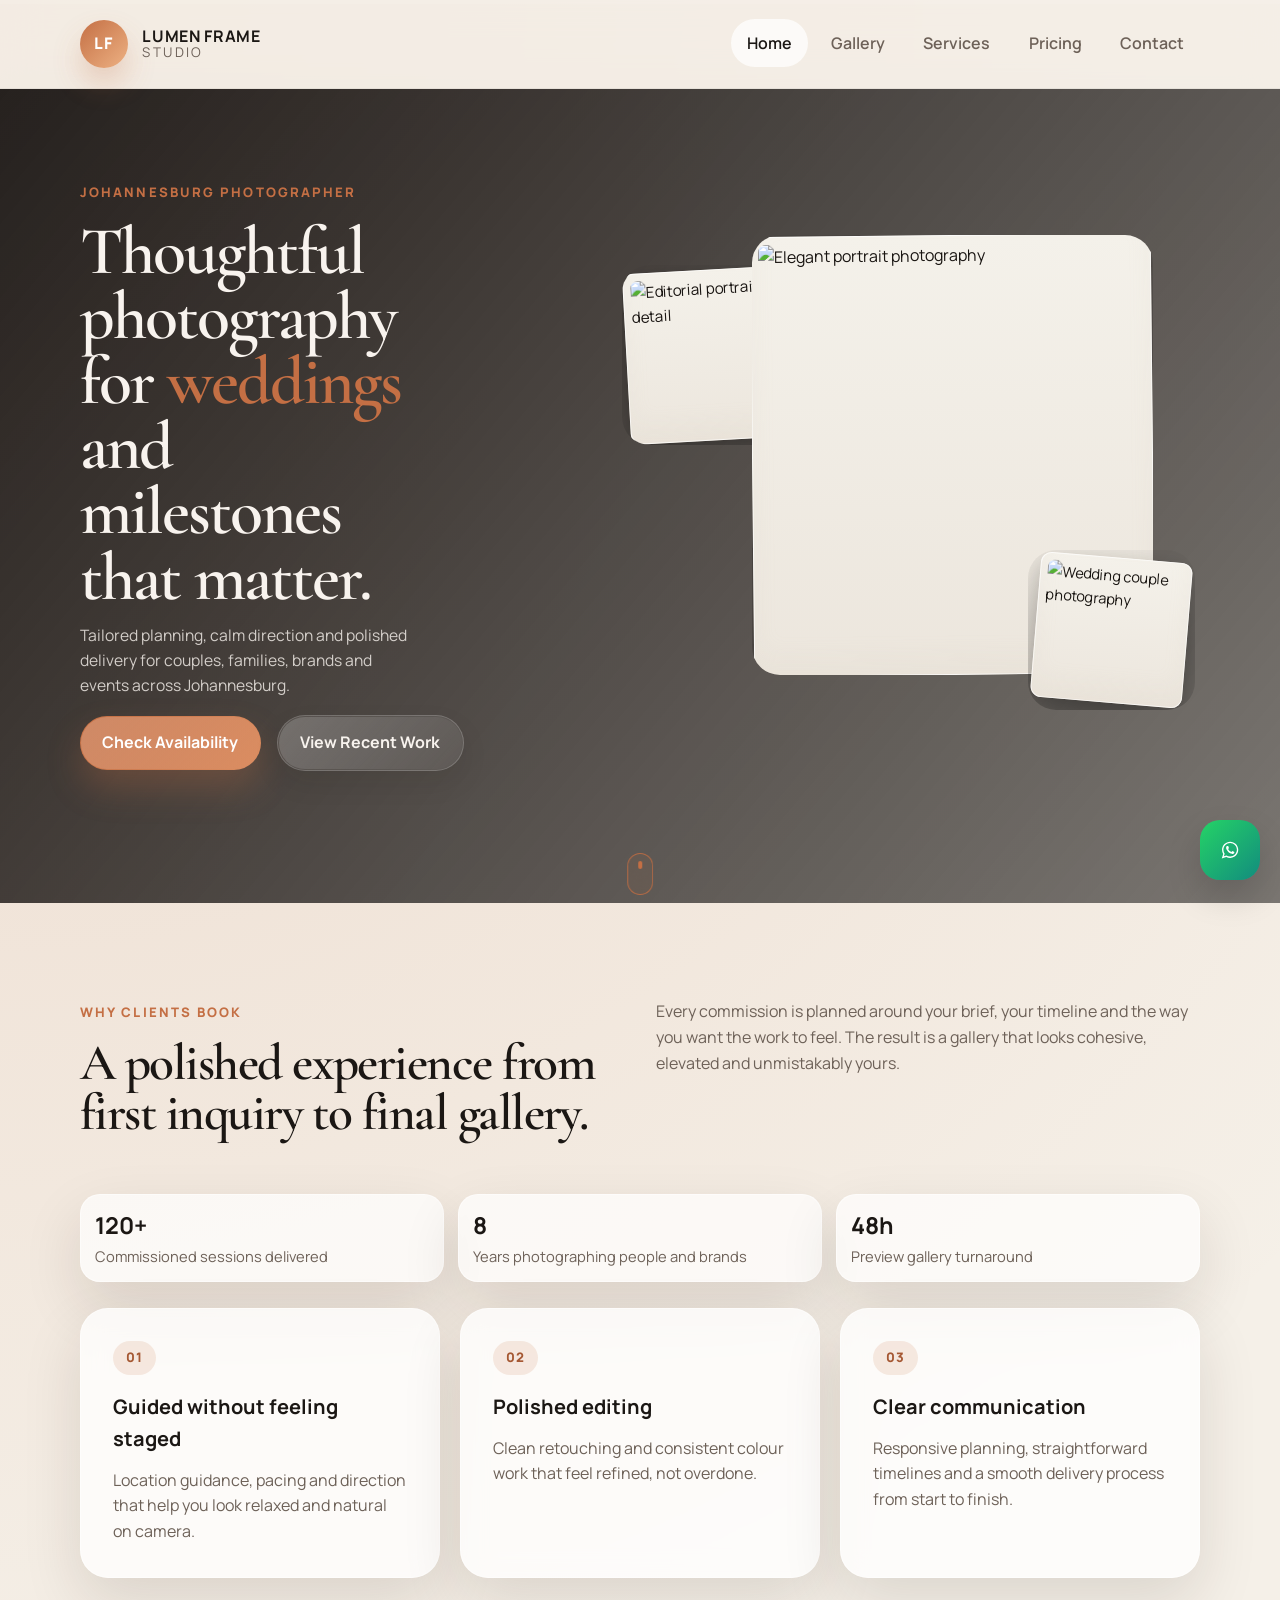
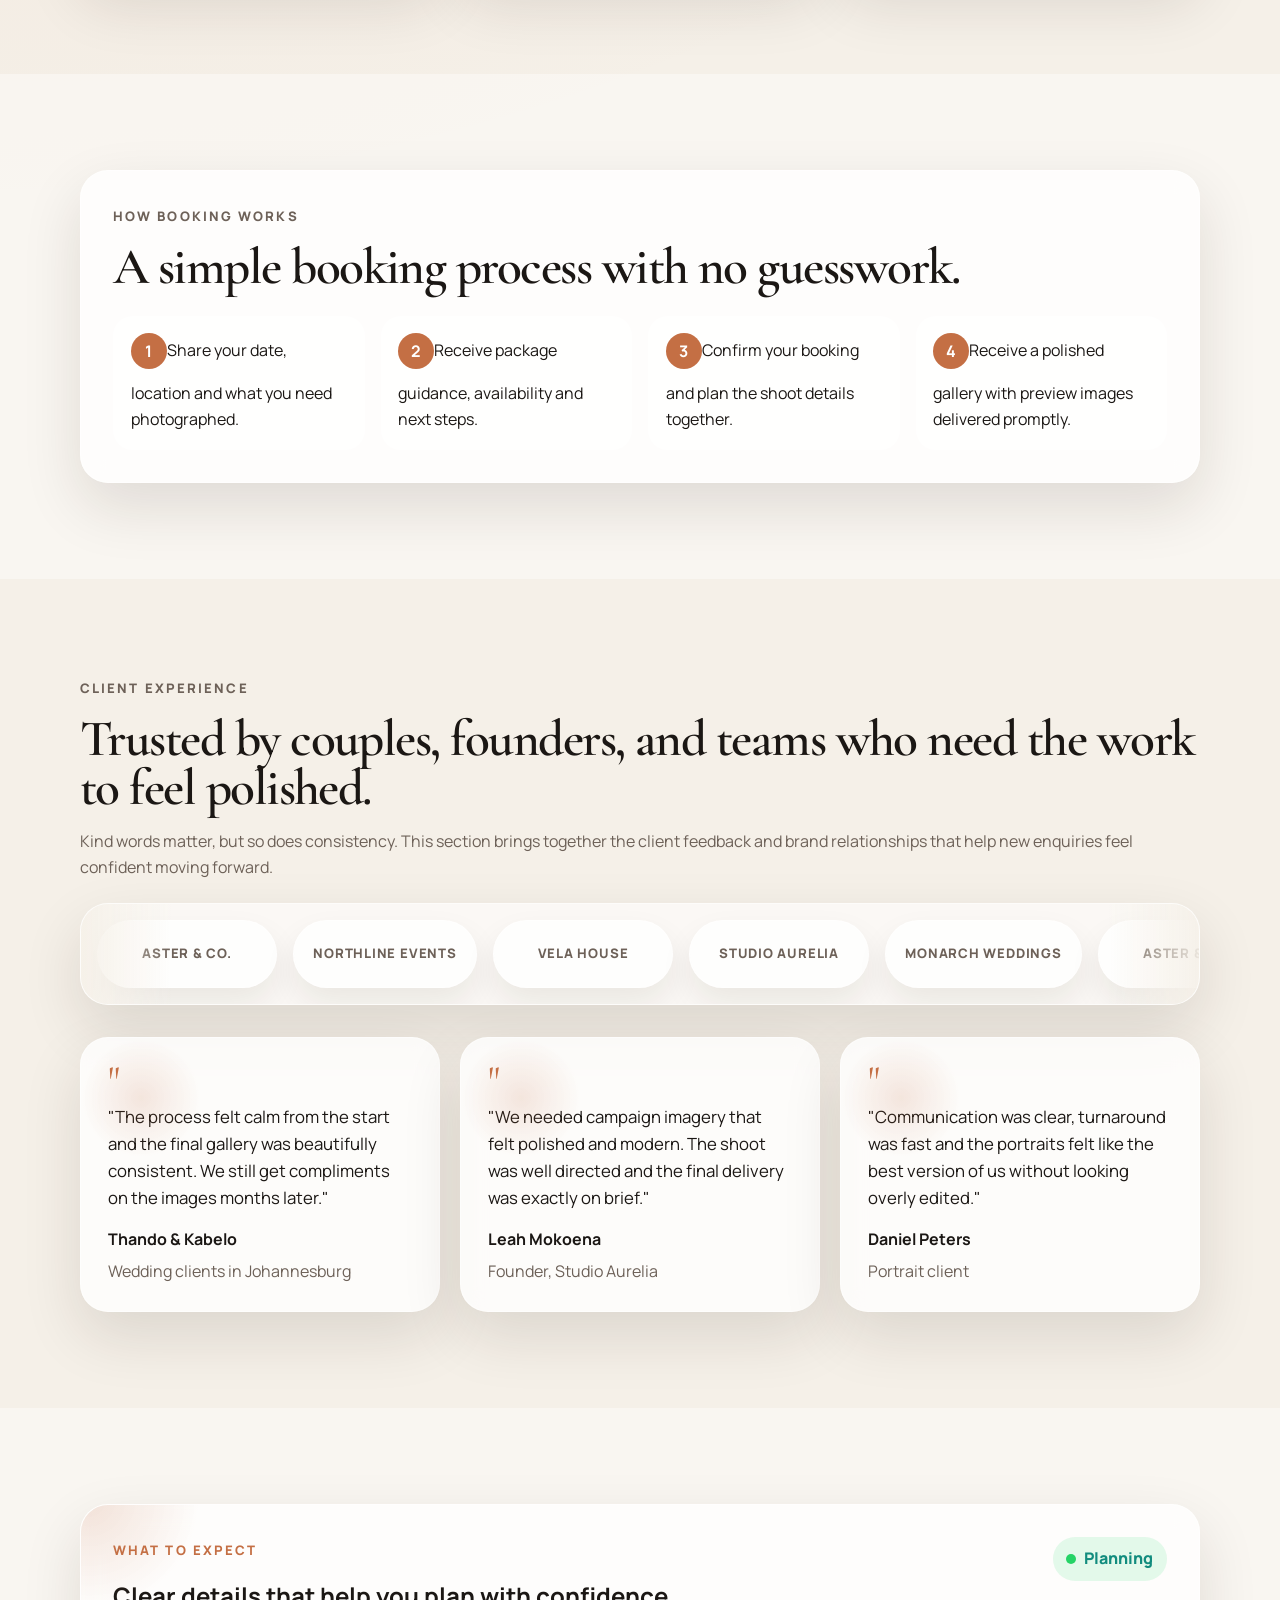
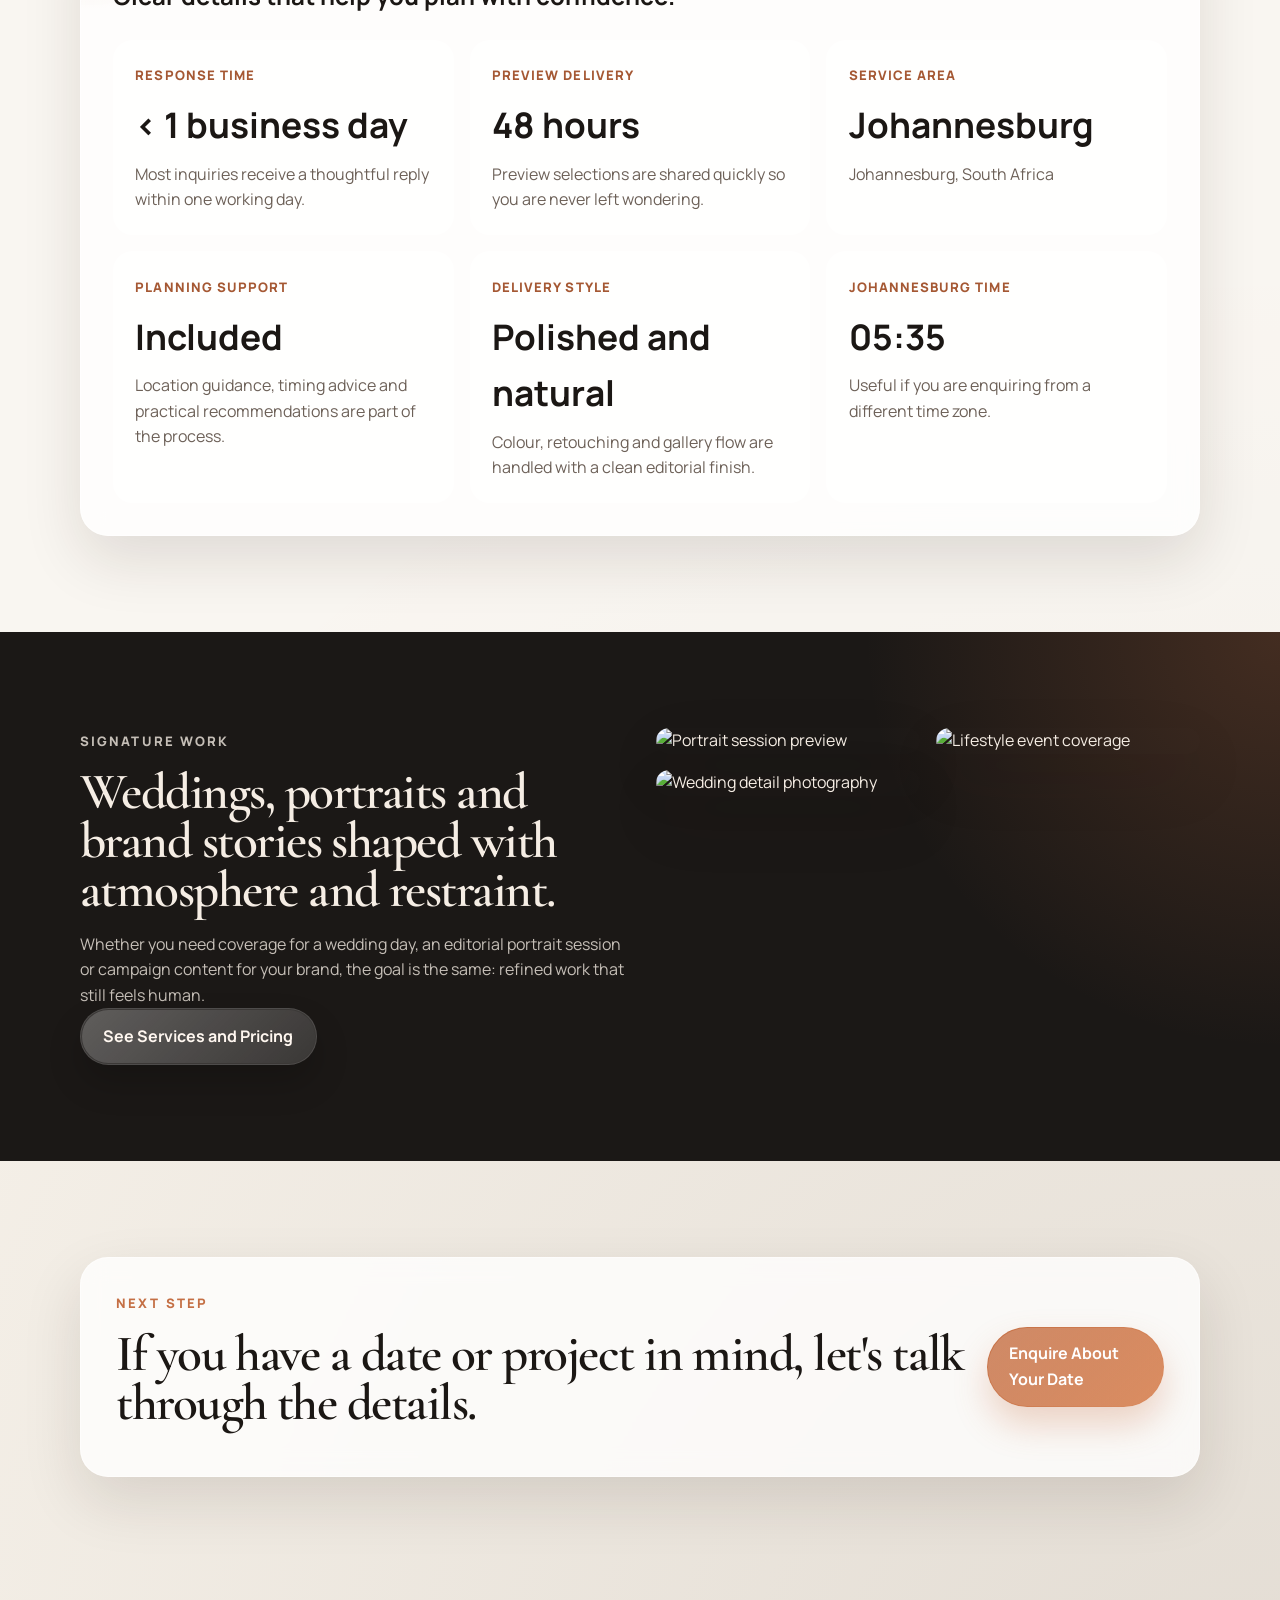
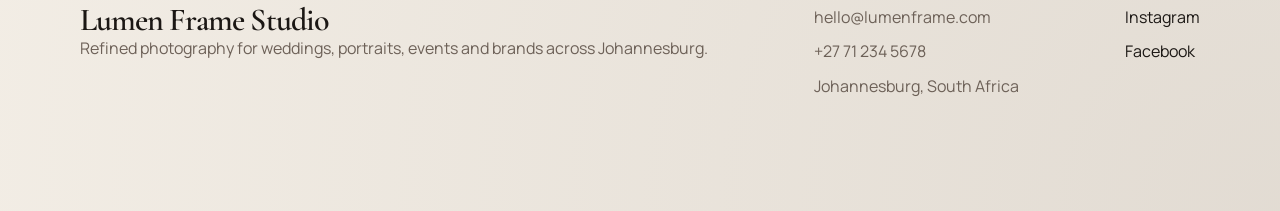
==== commit ea743f63: "Add dedicated pricing page" ====
--- a/index.html
+++ b/index.html
@@ -43,6 +43,7 @@
                 <li><a class="active" href="index.html">Home</a></li>
                 <li><a href="gallery.html">Gallery</a></li>
                 <li><a href="services.html">Services</a></li>
+                <li><a href="pricing.html">Pricing</a></li>
                 <li><a href="contact.html">Contact</a></li>
             </ul>
         </nav>
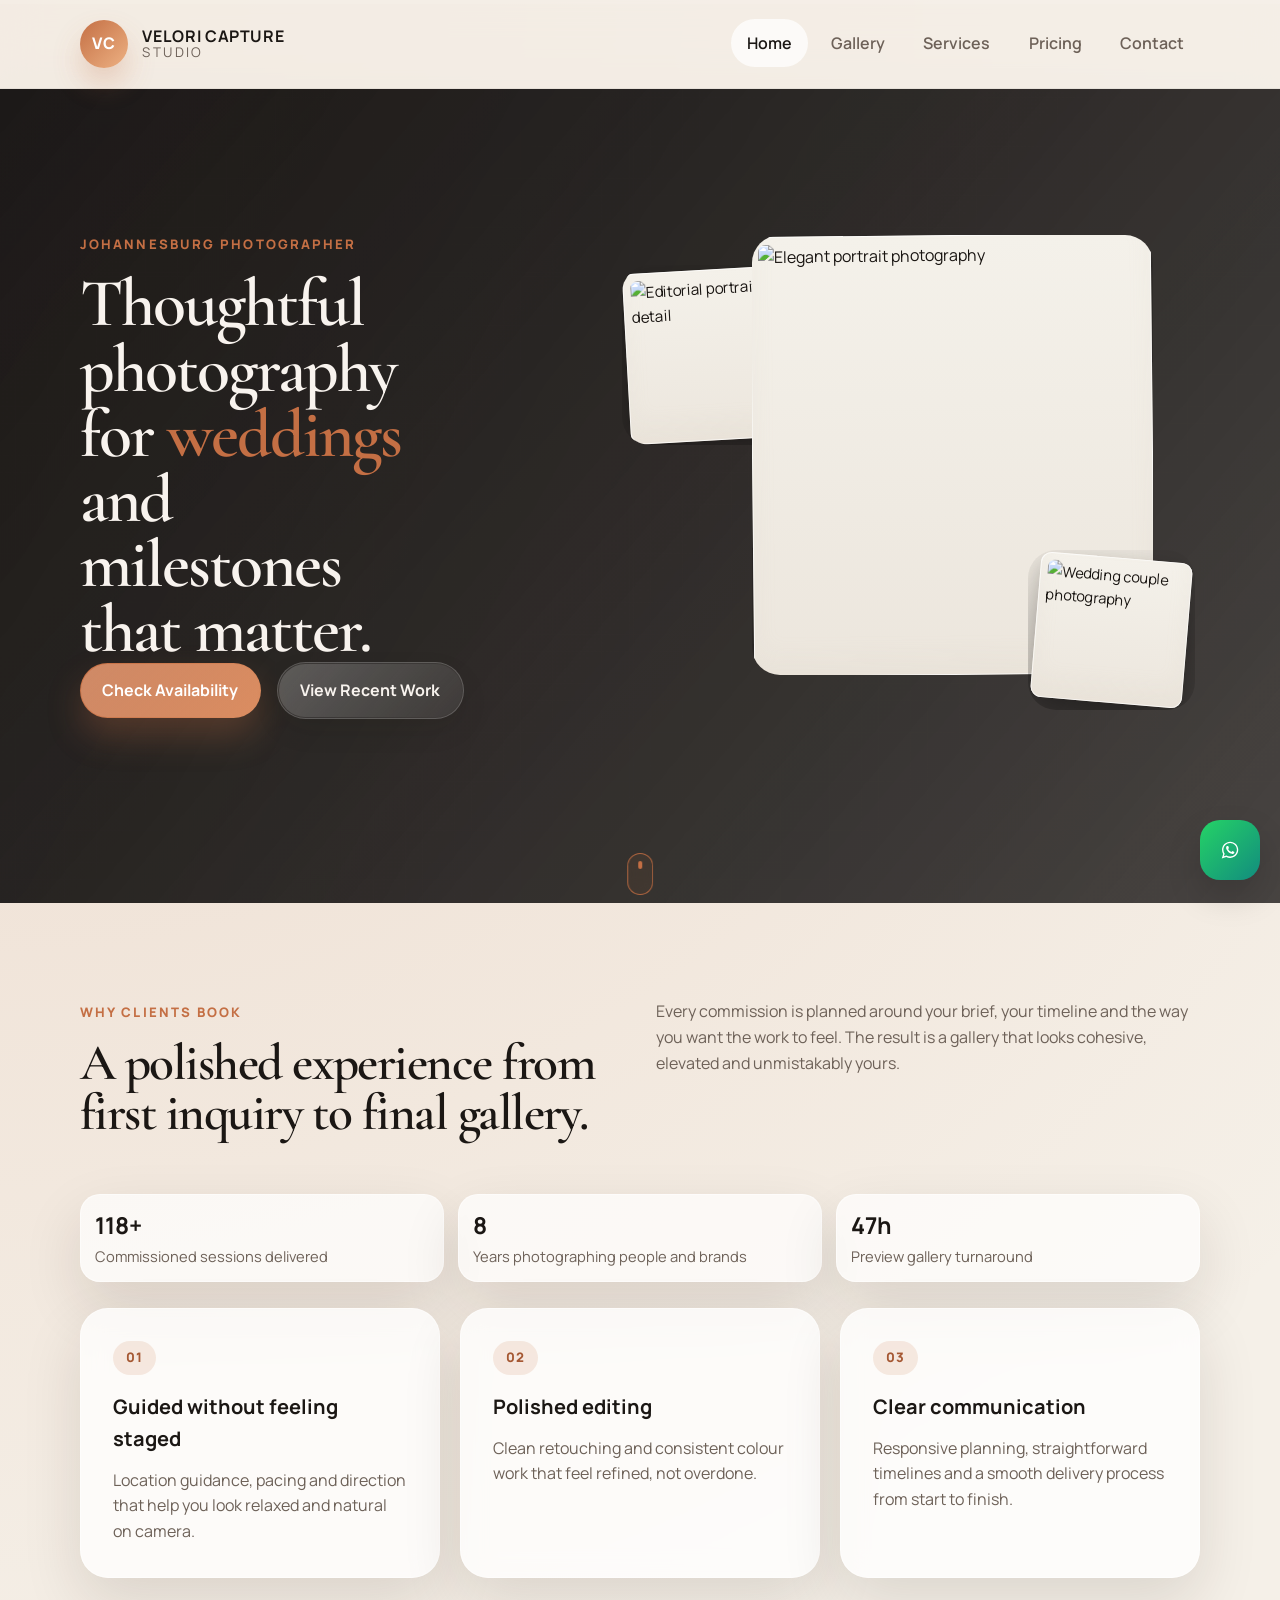
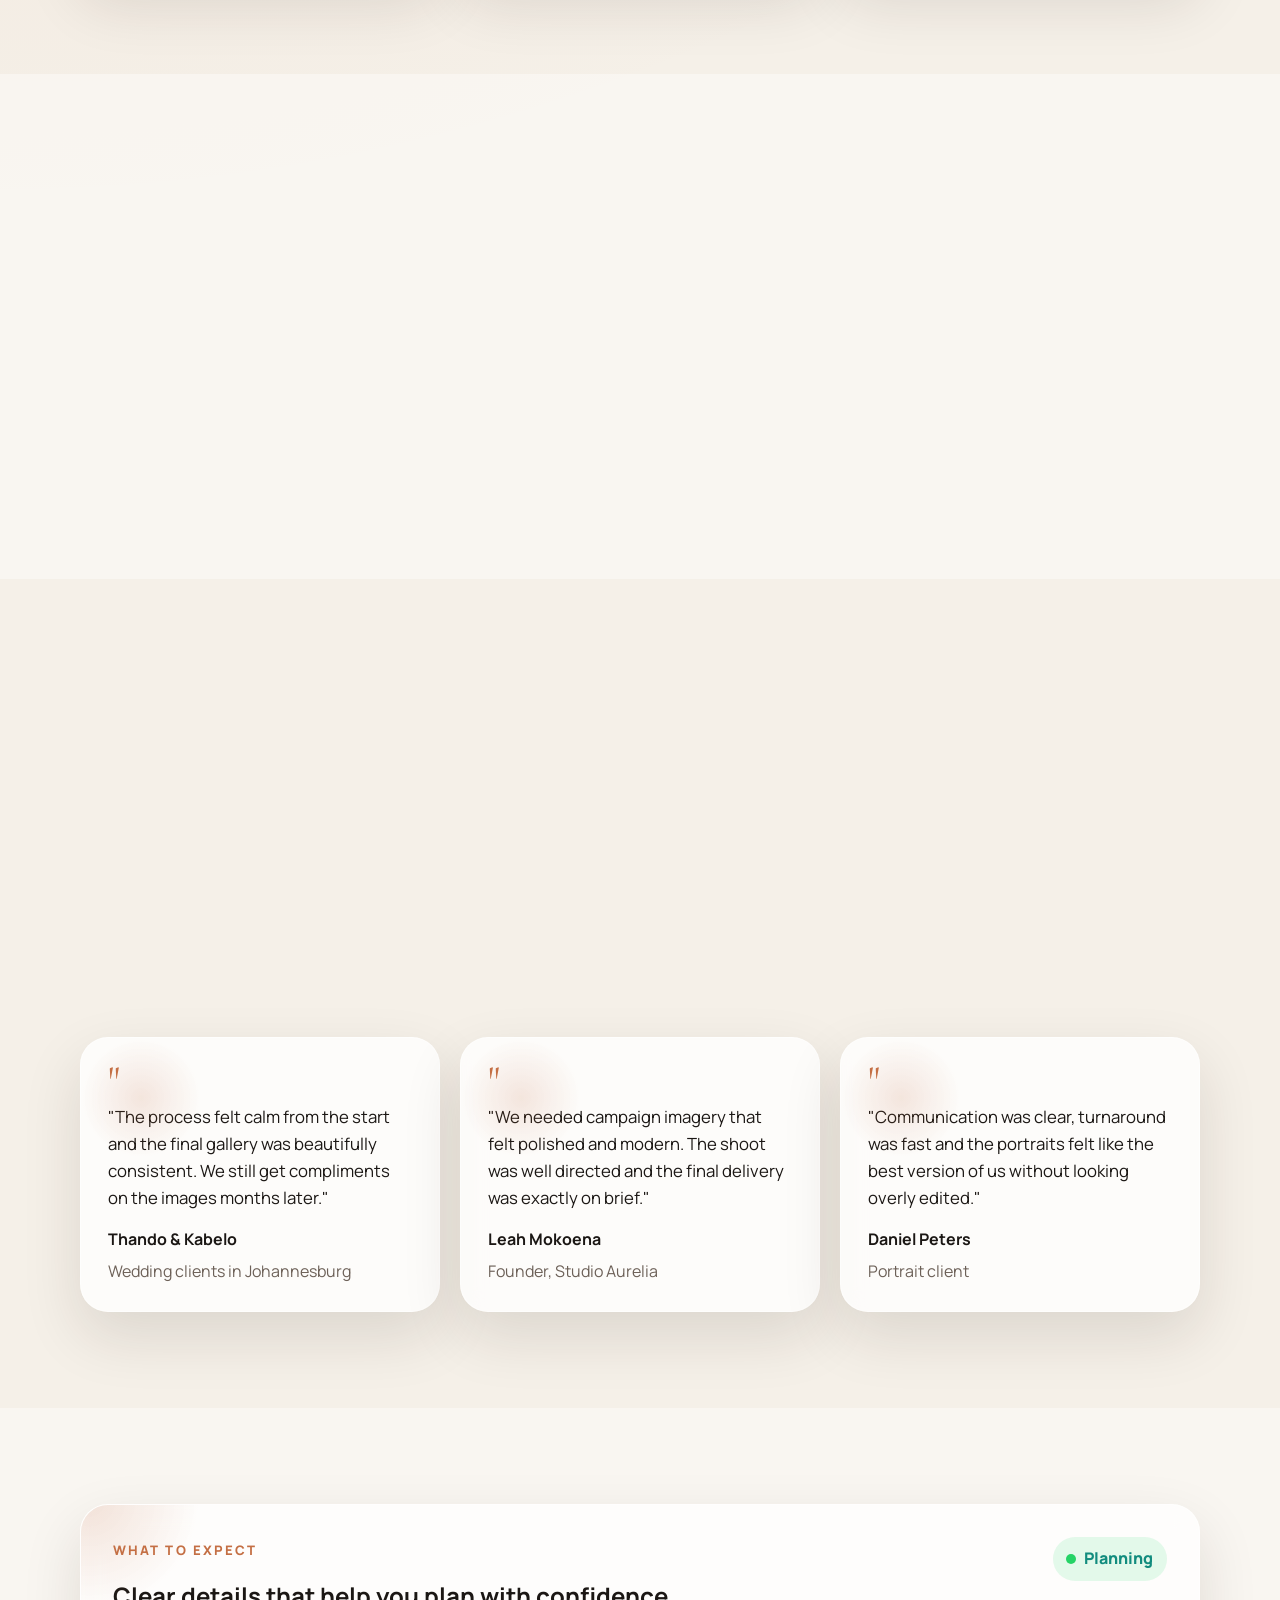
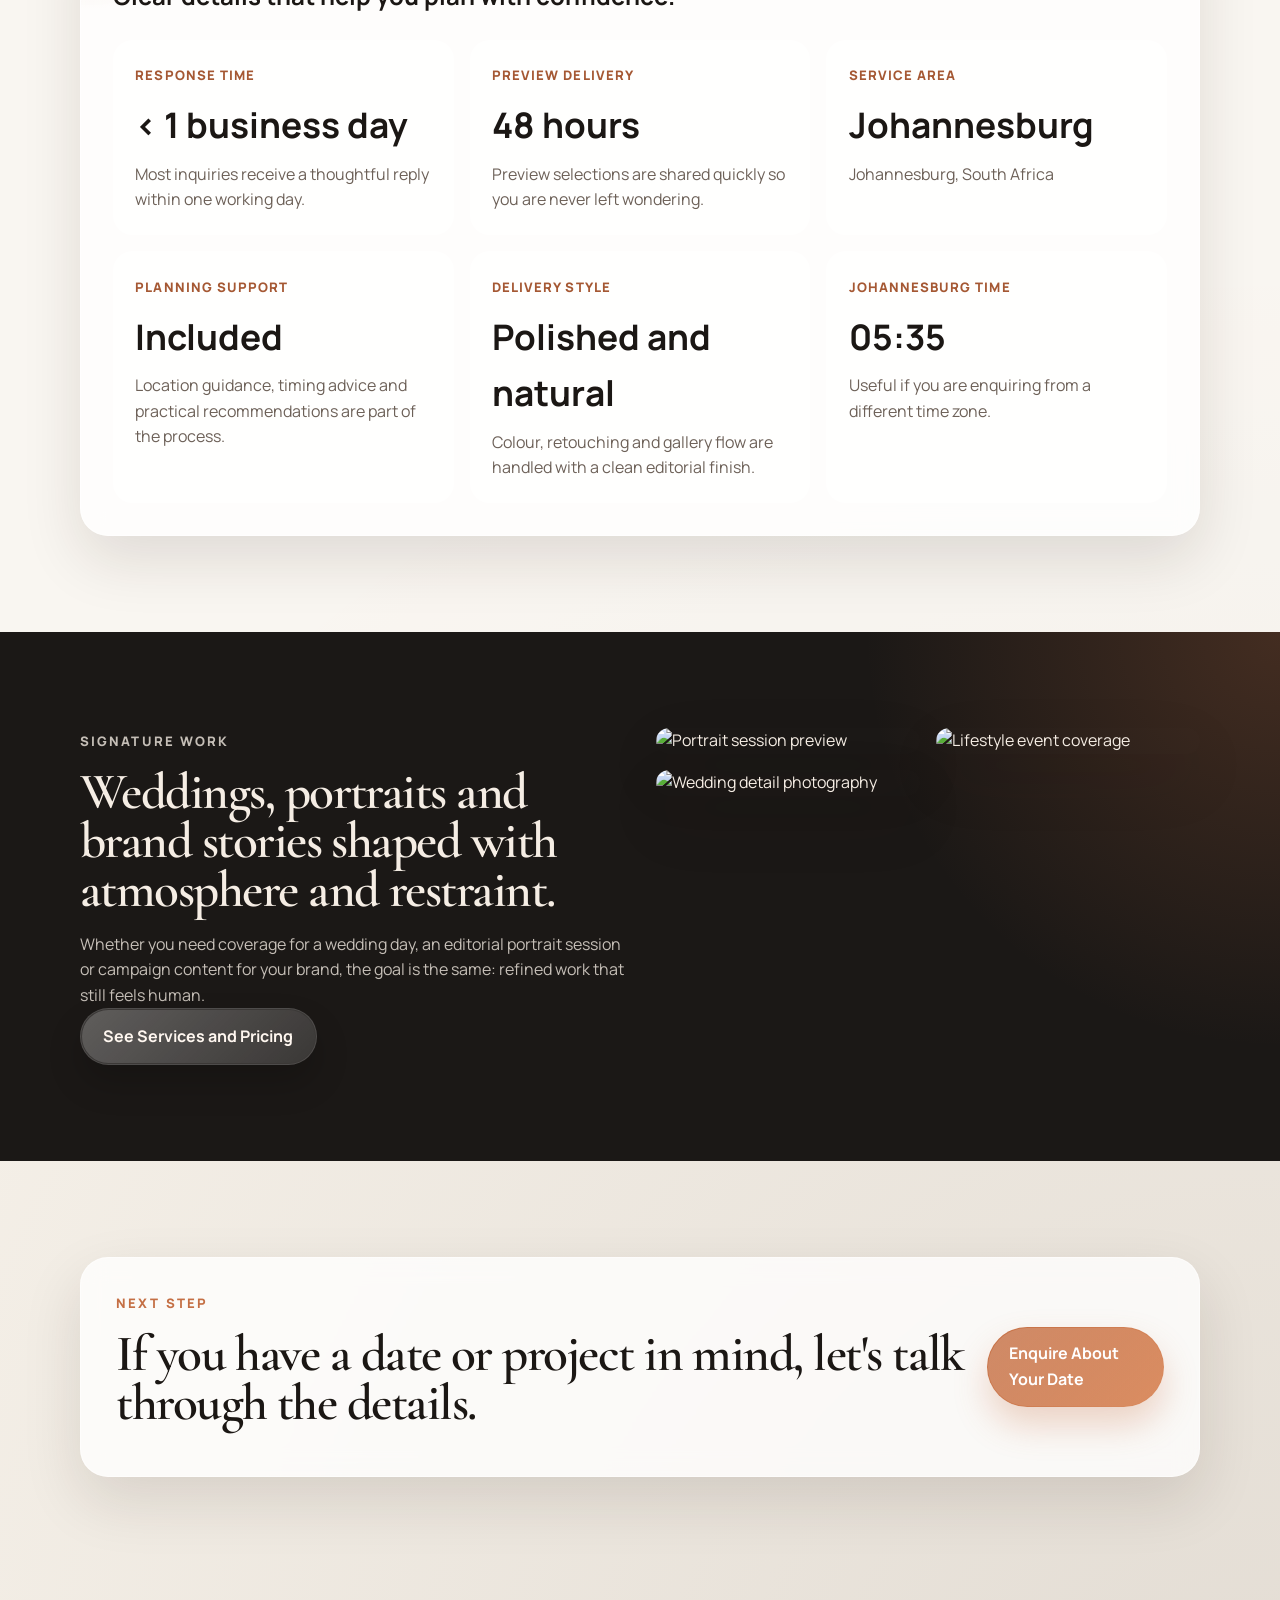
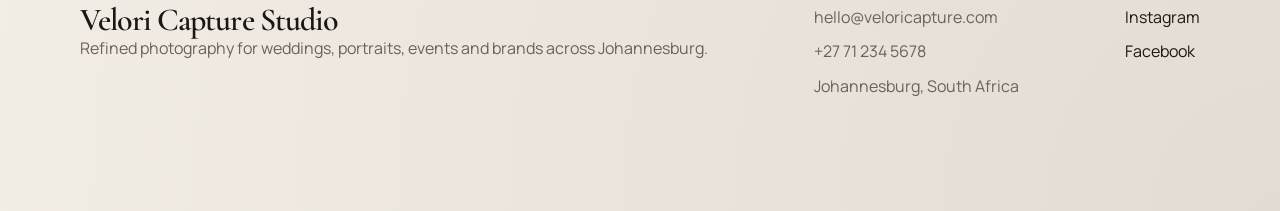
==== commit 38cdba8e: "Rebrand site to Velori Capture Studio" ====
--- a/index.html
+++ b/index.html
@@ -1,22 +1,22 @@
-<!DOCTYPE html>
+﻿<!DOCTYPE html>
 <html lang="en">
 <head>
     <!-- Page metadata -->
     <meta charset="UTF-8">
     <meta name="viewport" content="width=device-width, initial-scale=1.0">
-    <title>Johannesburg Photographer for Weddings, Portraits and Events | Lumen Frame Studio</title>
+    <title>Johannesburg Photographer for Weddings, Portraits and Events | Velori Capture Studio</title>
     <meta name="description" content="Johannesburg photographer for weddings, portraits, events and brand campaigns. Calm guidance, polished editing and a client-focused booking experience.">
     <meta name="keywords" content="Johannesburg photographer, wedding photographer Johannesburg, portrait photographer Johannesburg, event photography Johannesburg, brand photographer Johannesburg">
-    <meta property="og:title" content="Lumen Frame Studio | Johannesburg Photographer">
+    <meta property="og:title" content="Velori Capture Studio | Johannesburg Photographer">
     <meta property="og:description" content="Refined wedding, portrait, event and brand photography in Johannesburg with polished delivery and a thoughtful client process.">
     <meta property="og:type" content="website">
-    <meta property="og:url" content="https://www.lumenframe.com/">
+    <meta property="og:url" content="https://www.veloricapture.com/">
     <meta property="og:image" content="https://picsum.photos/seed/lumen-og-home/1200/630">
     <meta name="twitter:card" content="summary_large_image">
-    <meta name="twitter:title" content="Lumen Frame Studio | Photographer">
+    <meta name="twitter:title" content="Velori Capture Studio | Photographer">
     <meta name="twitter:description" content="Modern photography for weddings, portraits, brands, and events.">
     <meta name="twitter:image" content="https://picsum.photos/seed/lumen-og-home/1200/630">
-    <link rel="canonical" href="https://www.lumenframe.com/">
+    <link rel="canonical" href="https://www.veloricapture.com/">
     <link rel="icon" type="image/svg+xml" href="favicon.svg">
     <link rel="preconnect" href="https://fonts.googleapis.com">
     <link rel="preconnect" href="https://fonts.gstatic.com" crossorigin>
@@ -28,10 +28,10 @@
     <header class="site-header">
         <nav class="navbar container" aria-label="Primary">
             <a class="brand" href="index.html">
-                <span class="brand-mark">LF</span>
+                <span class="brand-mark">VC</span>
                 <span class="brand-text">
                     <!-- TODO: Replace with real business name -->
-                    <strong data-site-field="businessName">Lumen Frame</strong>
+                    <strong data-site-field="businessName">Velori Capture</strong>
                     <small>Studio</small>
                 </span>
             </a>
@@ -60,7 +60,6 @@
                 <div class="hero-copy reveal">
                     <p class="eyebrow">Johannesburg photographer</p>
                     <h1 id="home-hero-title">Thoughtful photography for <span class="hero-rotating-word" data-words="weddings,portraits,events,brands">weddings</span> and milestones that matter.</h1>
-                    <p class="hero-text">Tailored planning, calm direction and polished delivery for couples, families, brands and events across <span data-site-field="serviceAreaShort">Johannesburg</span>.</p>
                     <div class="hero-actions">
                         <a class="button button-primary" href="contact.html">Check Availability</a>
                         <a class="button button-secondary" href="gallery.html">View Recent Work</a>
@@ -299,12 +298,12 @@
     <footer class="site-footer" aria-label="Footer">
         <div class="container footer-grid">
             <div>
-                <h3 data-site-field="businessNameFull">Lumen Frame Studio</h3>
+                <h3 data-site-field="businessNameFull">Velori Capture Studio</h3>
                 <p>Refined photography for weddings, portraits, events and brands across <span data-site-field="serviceAreaShort">Johannesburg</span>.</p>
             </div>
             <div class="footer-contact">
                 <!-- TODO: Replace with real business email -->
-                <p><a data-site-link="email" href="#"><span data-site-field="email">hello@lumenframe.com</span></a></p>
+                <p><a data-site-link="email" href="#"><span data-site-field="email">hello@veloricapture.com</span></a></p>
                 <!-- TODO: Replace with real business phone -->
                 <p><a data-site-link="phone" href="#"><span data-site-field="phoneDisplay">+27 71 234 5678</span></a></p>
                 <p data-site-field="serviceArea">Johannesburg and nearby destinations across Gauteng.</p>
@@ -334,7 +333,7 @@
             </div>
             <div class="whatsapp-message-preview">
                 <span class="message-label">Preview</span>
-                <p data-site-field="whatsappPreview">Hello Lumen Frame Studio, I would like to enquire about a photography booking.</p>
+                <p data-site-field="whatsappPreview">Hello Velori Capture Studio, I would like to enquire about a photography booking.</p>
             </div>
             <div class="whatsapp-preview-actions">
                 <button class="button button-secondary" type="button" data-close-whatsapp="true">Cancel</button>
